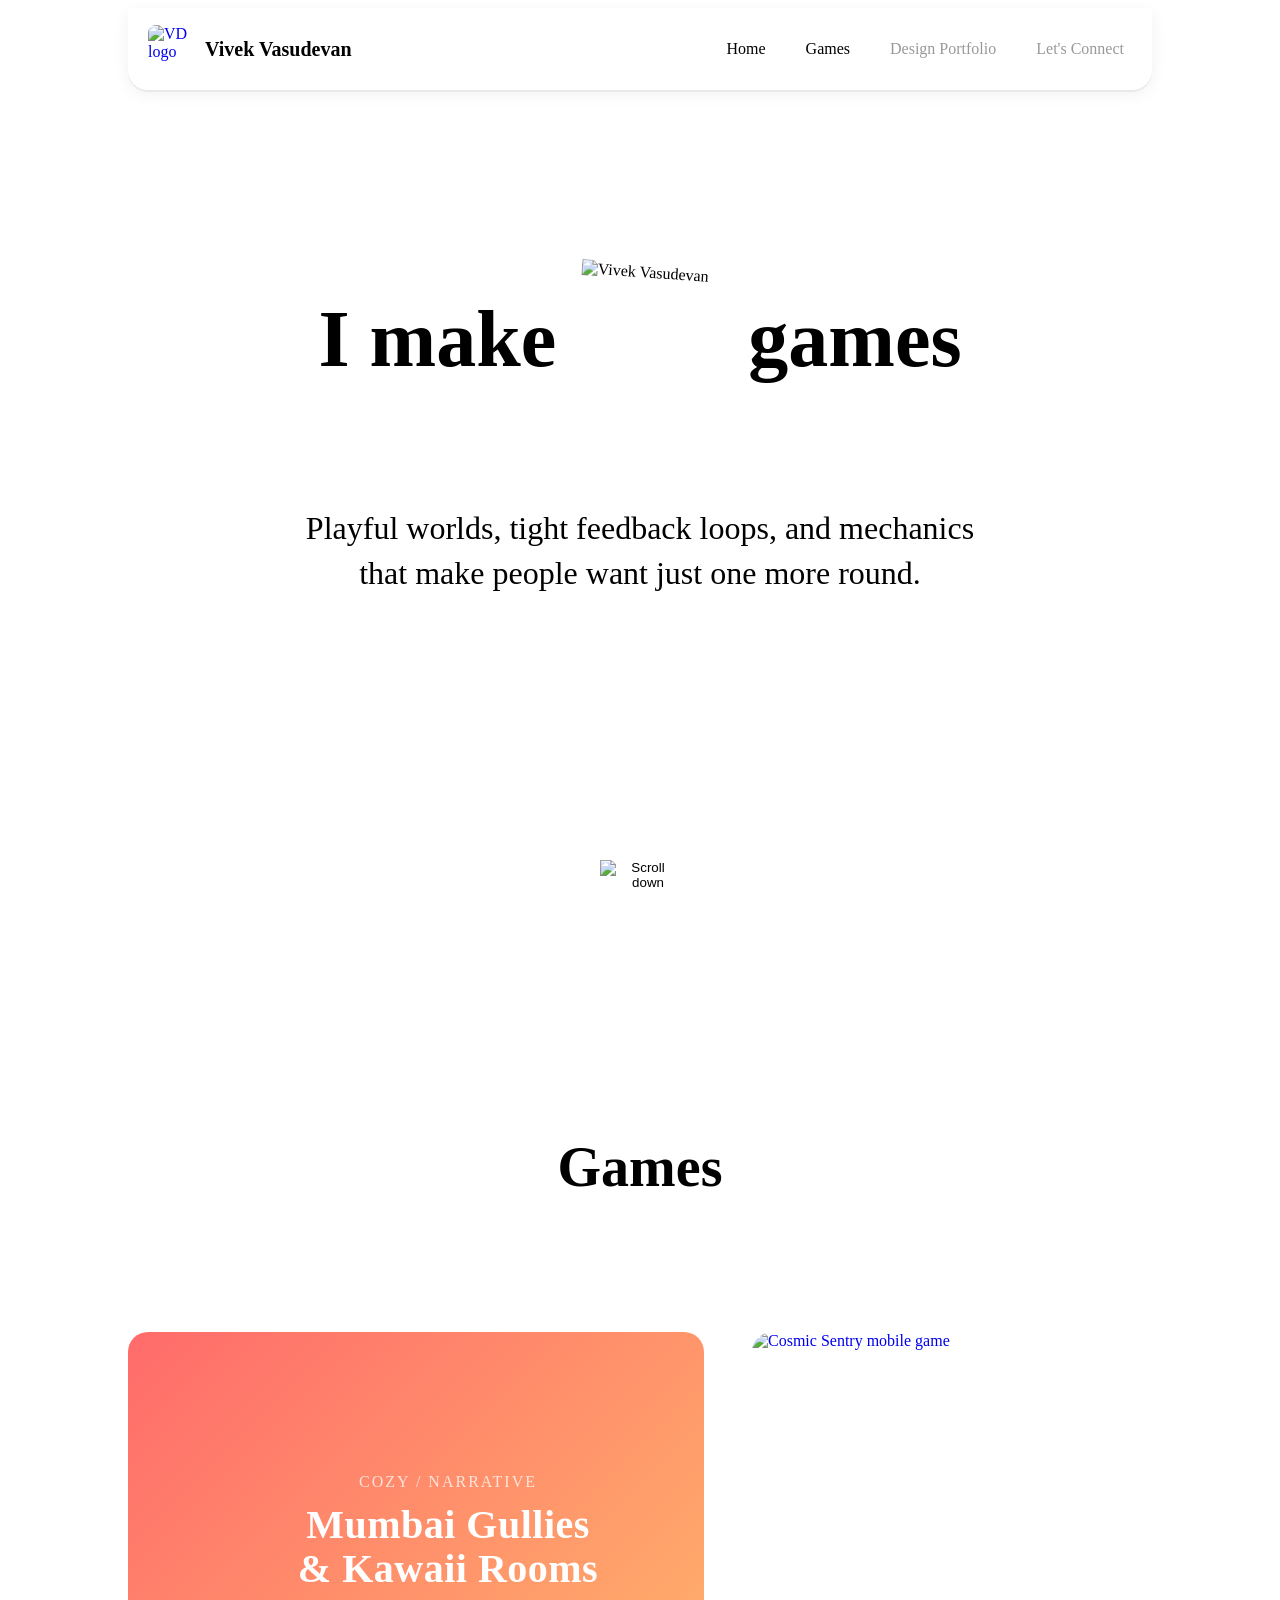
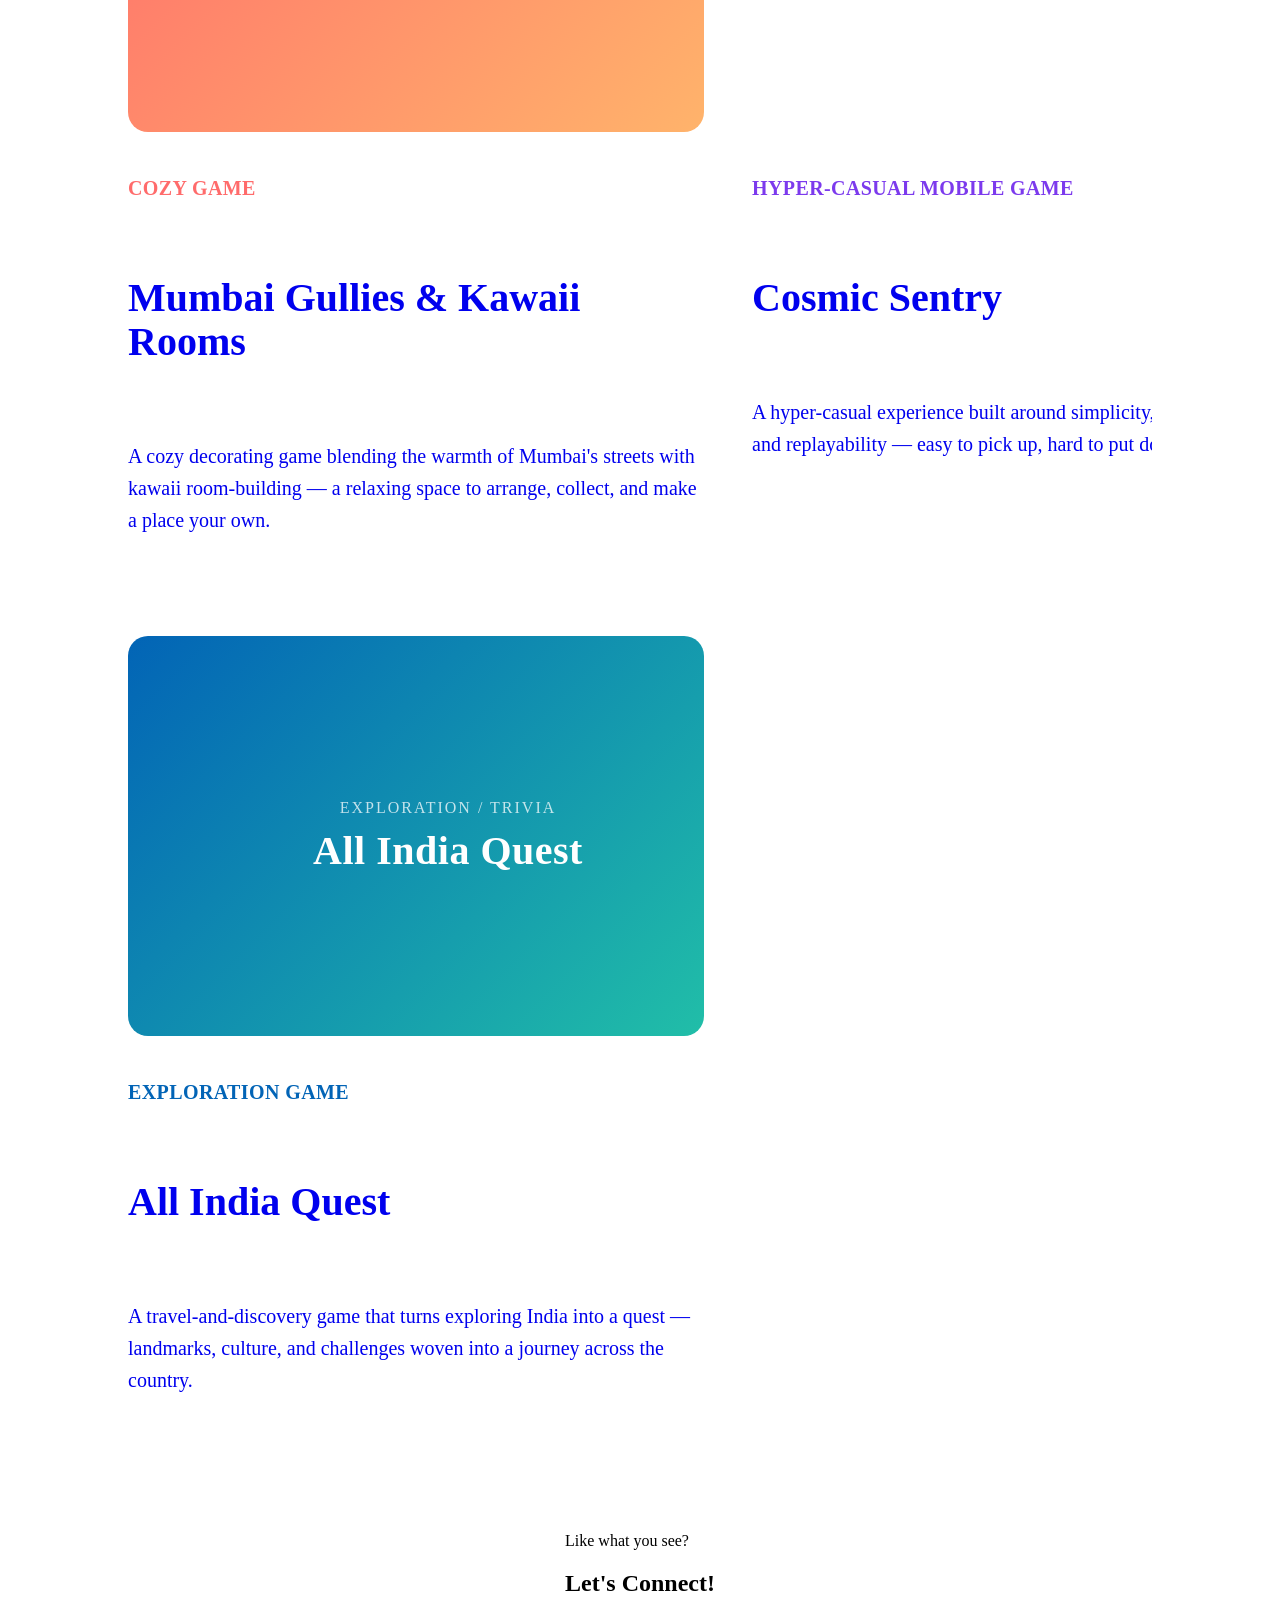
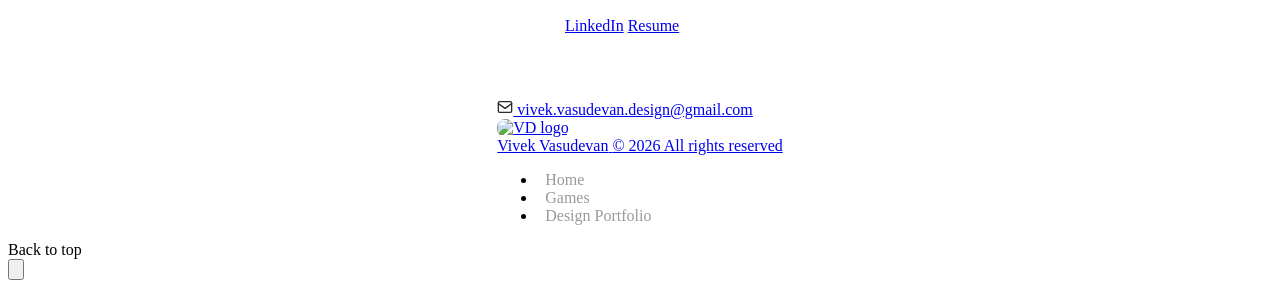
==== index.html @ c08841a9 "Initial game design portfolio site Co-Authored-By: Claude Sonnet 4.6 <noreply@anthropic.com>" ====
<!DOCTYPE html>
<html lang="en" data-cs="home">
<head>
  <meta charset="UTF-8" />
  <link rel="icon" type="image/svg+xml" href="assets/images/Favicon.svg" />
  <meta name="viewport" content="width=device-width, initial-scale=1.0" />
  <title>Vivek Vasudevan — Game Design</title>
  <link rel="stylesheet" href="assets/shared.css" />
  <style>
    /* ─── Grid system ───────────────────────────────────── */
    :root {
      --page-max:      1440px;
      --page-margin:   120px;
      --content-width: 1200px;
      --cols:          12;
      --gutter:        16px;
      --col-width:     calc((var(--content-width) - 11 * var(--gutter)) / var(--cols));
      --card-cols:     6;
      --card-gap:      calc(3 * var(--gutter));
      --card-width:    calc((var(--content-width) - var(--card-gap)) / 2);
      --card-row-gap:  80px;
    }

    html { scroll-behavior: smooth; }

    body {
      font-family: var(--font-ui);
      color: var(--color-text);
      background: #ffffff;
      min-height: 100vh;
    }

    .page {
      max-width: var(--page-max);
      margin: 0 auto;
      position: relative;
    }

    /* ─── NAVIGATION ────────────────────────────────────── */
    .nav-wrap {
      position: sticky;
      top: 0;
      z-index: 100;
      padding: 0 var(--page-margin);
    }
    nav {
      background: #ffffff;
      border-radius: 0 0 20px 20px;
      height: 82px;
      padding: 0 20px;
      display: flex;
      align-items: center;
      justify-content: space-between;
      box-shadow: 0 2px 0 rgba(0,0,0,0.05), 0 4px 16px rgba(0,0,0,0.06);
      transition: box-shadow 0.3s ease;
    }
    nav.scrolled {
      box-shadow: 0 2px 0 rgba(0,0,0,0.06), 0 8px 24px rgba(0,0,0,0.1);
    }

    .nav-brand {
      display: flex;
      align-items: center;
      gap: 9px;
      text-decoration: none;
    }
    .nav-name {
      font-size: 20px;
      font-weight: 700;
      color: #000;
      white-space: nowrap;
    }

    .nav-links {
      display: flex;
      gap: 24px;
      align-items: center;
      list-style: none;
    }
    .nav-links a, .nav-links button {
      font-family: var(--font-ui);
      font-size: 16px;
      font-weight: 500;
      color: var(--color-text);
      text-decoration: none;
      background: none;
      border: none;
      cursor: pointer;
      padding: 8px;
      opacity: 0.4;
      transition: opacity 0.2s;
      display: block;
    }
    .nav-links li.active a,
    .nav-links li.active button {
      opacity: 1;
      border-bottom: 2px solid var(--color-text);
    }
    .nav-links a:hover, .nav-links button:hover { opacity: 0.8; }

    /* ─── CONTENT CARD ──────────────────────────────────── */
    .content-card {
      margin: 8px var(--page-margin) 0;
      background: #ffffff;
      border-radius: 20px;
      overflow: hidden;
    }

    /* ─── HERO ──────────────────────────────────────────── */
    .hero {
      width: 795px;
      margin: 0 auto;
      padding: 161px 0 124px;
      display: flex;
      flex-direction: column;
      align-items: center;
      gap: 232px;
    }
    .hero-text {
      display: flex;
      flex-direction: column;
      align-items: center;
      gap: 55px;
      width: 100%;
    }
    .hero-headline {
      display: flex;
      align-items: center;
      justify-content: center;
      gap: 16px;
    }
    .hero-hi, .hero-name {
      font-size: 80px;
      font-weight: 700;
      color: var(--color-text);
      white-space: nowrap;
      line-height: 1;
    }
    .hero-photo-wrap {
      width: 160px;
      height: 160px;
      display: flex;
      align-items: center;
      justify-content: center;
      flex-shrink: 0;
    }
    .hero-photo {
      width: 150px;
      height: 150px;
      object-fit: cover;
      transform: rotate(4deg);
      transition: transform 0.4s cubic-bezier(.34,1.56,.64,1);
    }
    .hero-photo:hover { transform: rotate(0deg) scale(1.05); }
    .hero-tagline {
      font-size: 32px;
      font-weight: 400;
      color: var(--color-text);
      opacity: 0.6;
      line-height: 1.4;
      text-align: center;
      width: 100%;
    }

    .arrow-down {
      width: 80px;
      height: 80px;
      cursor: pointer;
      display: flex;
      align-items: center;
      justify-content: center;
      background: none;
      border: none;
      outline: none;
      box-shadow: none;
      padding: 0;
      animation: bounce 2s ease-in-out infinite;
      transition: opacity 0.3s;
    }
    .arrow-down:hover { opacity: 0.6; }
    .arrow-down img { width: 100%; height: 100%; object-fit: contain; }
    @keyframes bounce {
      0%, 100% { transform: translateY(0); }
      50% { transform: translateY(10px); }
    }

    /* ─── CASE STUDIES ──────────────────────────────────── */
    .case-studies {
      padding: 0 0 100px;
      scroll-margin-top: 110px;
    }
    .section-title {
      font-size: 56px;
      font-weight: 700;
      color: var(--color-text);
      text-align: center;
      padding: 20px 0 80px;
      line-height: 1.35;
    }
    .cs-grid {
      display: grid;
      grid-template-columns: repeat(2, var(--card-width));
      column-gap: var(--card-gap);
      row-gap: var(--card-row-gap);
      padding: 0;
      align-items: start;
    }

    .cs-card {
      display: flex;
      flex-direction: column;
      gap: 25px;
      text-decoration: none;
      cursor: pointer;
      opacity: 0;
      transform: translateY(40px);
      transition: opacity 0.6s ease, transform 0.6s ease;
    }
    .cs-card.visible {
      opacity: 1;
      transform: translateY(0);
    }

    .cs-image {
      width: var(--card-width);
      height: 400px;
      border-radius: 20px;
      overflow: hidden;
      position: relative;
      flex-shrink: 0;
      transition: transform 0.4s cubic-bezier(.25,.46,.45,.94);
    }
    .cs-card:hover .cs-image { transform: scale(1.02); }
    .cs-image img.bg-img {
      position: absolute;
      inset: 0;
      width: 100%;
      height: 100%;
      object-fit: cover;
    }

    /* Placeholder thumbnail — gradient + centred title */
    .cs-placeholder {
      position: absolute;
      inset: 0;
      width: 100%;
      height: 100%;
      display: flex;
      flex-direction: column;
      align-items: center;
      justify-content: center;
      gap: 12px;
      text-align: center;
      padding: 0 32px;
    }
    .cs-placeholder .ph-title {
      font-family: var(--font-ui);
      font-size: 40px;
      font-weight: 700;
      color: #fff;
      line-height: 1.1;
      letter-spacing: 0.5px;
    }
    .cs-placeholder .ph-sub {
      font-family: var(--font-ui);
      font-size: 16px;
      font-weight: 500;
      color: rgba(255,255,255,0.75);
      text-transform: uppercase;
      letter-spacing: 2px;
    }

    .cs-body {
      display: flex;
      flex-direction: column;
      gap: 16px;
      text-align: left;
    }
    .cs-category {
      font-size: 20px;
      font-weight: 600;
      text-transform: uppercase;
      letter-spacing: 0.02em;
    }
    .cs-info {
      display: flex;
      flex-direction: column;
      gap: 16px;
      color: var(--color-text);
    }
    .cs-title {
      font-size: 40px;
      font-weight: 600;
      line-height: 1.1;
    }
    .cs-desc {
      font-size: 20px;
      font-weight: 400;
      line-height: 32px;
      color: var(--color-text);
    }

    /* ─── FOOTER ────────────────────────────────────────── */
    .footer {
      display: flex;
      flex-direction: column;
      align-items: center;
      gap: 64px;
      padding-bottom: 0;
    }
    .footer-email-link img { width: 16px; height: 16px; }
    .footer-nav-links a, .footer-nav-links button {
      font-family: var(--font-ui);
      font-size: 16px;
      font-weight: 500;
      color: var(--color-text);
      opacity: 0.4;
      text-decoration: none;
      background: none;
      border: none;
      cursor: pointer;
      padding: 8px;
      transition: opacity 0.2s;
    }
    .footer-nav-links a:hover, .footer-nav-links button:hover { opacity: 0.8; }

    .scroll-top:hover { transform: translateY(-4px); }

    /* ─── REVEAL ANIMATIONS ─────────────────────────────── */
    .hero-hi, .hero-photo-wrap, .hero-name {
      opacity: 0;
      transform: translateY(20px);
      animation: fadeUp 0.7s ease forwards;
    }
    .hero-hi      { animation-delay: 0.2s; }
    .hero-photo-wrap { animation-delay: 0.35s; }
    .hero-name    { animation-delay: 0.5s; }
    .hero-tagline {
      opacity: 0;
      animation: fadeIn 0.8s ease forwards 0.7s;
    }
    @keyframes fadeUp { to { opacity: 1; transform: translateY(0); } }
    @keyframes fadeIn { to { opacity: 1; } }
    .arrow-down {
      opacity: 0;
      animation: fadeIn 0.8s ease forwards 1s, bounce 2s ease-in-out 1.8s infinite;
    }

    /* ─── HAMBURGER ─────────────────────────────────────── */
    .nav-hamburger {
      display: none;
      flex-direction: column;
      gap: 4px;
      background: none;
      border: none;
      cursor: pointer;
      padding: 8px;
      flex-shrink: 0;
      width: 48px;
      height: 48px;
      align-items: center;
      justify-content: center;
    }
    .nav-hamburger span {
      display: block;
      width: 32px;
      height: 4px;
      background: var(--color-text);
      border-radius: 22px;
      transition: transform 0.3s ease, opacity 0.3s ease;
    }
    .nav-hamburger.open span:nth-child(1) { transform: translateY(8px) rotate(45deg); }
    .nav-hamburger.open span:nth-child(2) { opacity: 0; transform: scaleX(0); }
    .nav-hamburger.open span:nth-child(3) { transform: translateY(-8px) rotate(-45deg); }

    .mobile-menu {
      display: none;
      flex-direction: column;
      gap: 12px;
      background: #fff;
      border-top: 1px solid rgba(0,0,0,0.08);
      padding: 8px 0 16px;
      position: absolute;
      top: 82px;
      left: 0;
      right: 0;
      z-index: 99;
      box-shadow: 0 8px 24px rgba(0,0,0,0.08);
    }
    .mobile-menu.open { display: flex; }
    @media (min-width: 769px) { .mobile-menu { display: none !important; } }
    .mobile-menu a, .mobile-menu button {
      font-family: var(--font-ui);
      font-size: 16px;
      font-weight: 500;
      color: var(--color-text);
      text-decoration: none;
      background: none;
      border: none;
      cursor: pointer;
      padding: 10px 20px;
      text-align: left;
      width: 100%;
      display: block;
      transition: opacity 0.2s;
    }
    .mobile-menu a:hover, .mobile-menu button:hover { opacity: 0.6; }

    /* ─── TABLET ≤ 768px ────────────────────────────────── */
    @media (max-width: 768px) {
      .nav-wrap { padding: 0; }
      nav { padding: 0 20px; }
      .nav-links { display: none; }
      .nav-hamburger { display: flex; }
      .content-card { margin: 8px 40px 0; }
      .hero { width: 100%; }
      .cs-grid { grid-template-columns: 1fr; justify-items: center; row-gap: 40px; }
      .cs-card { max-width: 576px; width: 100%; }
      .cs-image { width: 100%; height: 400px; }
      .scroll-top { right: 14px; width: 72px; height: 72px; }
      .scroll-top img { width: 72px; height: 72px; }
    }

    /* ─── MOBILE ≤ 480px ────────────────────────────────── */
    @media (max-width: 480px) {
      .nav-name { display: none; }
      .content-card { margin: 8px 16px 0; border-radius: 20px; }
      .hero { width: 100%; padding: 120px 0 100px; gap: 120px; }
      .hero-text { gap: 32px; }
      .hero-headline { flex-direction: column; gap: 24px; align-items: center; }
      .hero-hi, .hero-name { font-size: 80px; white-space: nowrap; }
      .hero-tagline { font-size: 20px; line-height: 1.6; padding: 0 24px; }
      .hero-tagline br { display: none; }
      .section-title { font-size: 56px; padding: 20px 0 80px; }
      .cs-card { max-width: 100%; }
      .cs-grid { row-gap: 40px; }
      .cs-image { height: 238px; }
      .cs-info { gap: 12px; }
      .cs-title { font-size: 32px; }
      .cs-desc { font-size: 16px; line-height: 32px; }
      .cs-category { font-size: 20px; }
      .cs-placeholder .ph-title { font-size: 32px; }
      .scroll-top { right: 8px; width: 60px; height: 60px; }
      .scroll-top img { width: 60px; height: 60px; }
    }
  </style>
</head>
<body>
<div class="page">

  <!-- ═══ NAVIGATION ═══════════════════════════════════════ -->
  <div class="nav-wrap">
    <nav id="main-nav">
      <a href="#" class="nav-brand" onclick="scrollToTop(event)">
        <img src="assets/images/VivekVasudevanDesign_Logo.svg" alt="VD logo" width="48" height="48" style="border-radius:8px;flex-shrink:0;" />
        <span class="nav-name">Vivek Vasudevan</span>
      </a>
      <ul class="nav-links">
        <li class="active" id="nav-home"><a href="#" onclick="scrollToTop(event)">Home</a></li>
        <li id="nav-cs"><a href="#case-studies">Games</a></li>
        <li id="nav-portfolio"><a href="https://vivekvasudevan.github.io/" target="_blank" rel="noopener">Design Portfolio</a></li>
        <li id="nav-connect"><button onclick="scrollToFooter()">Let's Connect</button></li>
      </ul>
      <button class="nav-hamburger" id="hamburgerBtn" aria-label="Open menu" aria-expanded="false">
        <span></span><span></span><span></span>
      </button>
    </nav>
    <div class="mobile-menu" id="mobileMenu" role="menu">
      <a href="#" onclick="closeMobileMenu(); scrollToTop(event)">Home</a>
      <a href="#case-studies" onclick="closeMobileMenu()">Games</a>
      <a href="https://vivekvasudevan.github.io/" target="_blank" rel="noopener" onclick="closeMobileMenu()">Design Portfolio</a>
      <button onclick="closeMobileMenu(); scrollToFooter()">Let's Connect</button>
    </div>
  </div>

  <!-- ═══ CONTENT CARD ═══════════════════════════════════════ -->
  <div class="content-card">

    <!-- ─── HERO ─────────────────────────────────────────── -->
    <section class="hero">
      <div class="hero-text">
        <div class="hero-headline">
          <span class="hero-hi">I make</span>
          <div class="hero-photo-wrap">
            <img class="hero-photo" src="assets/images/ProfilePic.png" alt="Vivek Vasudevan" />
          </div>
          <span class="hero-name">games</span>
        </div>
        <p class="hero-tagline">
          Playful worlds, tight feedback loops, and mechanics<br>
          that make people want just one more round.
        </p>
      </div>
      <button class="arrow-down" onclick="document.getElementById('case-studies').scrollIntoView({behavior:'smooth'})" aria-label="Scroll down">
        <img src="assets/images/arrow-down-line.svg" alt="Scroll down" />
      </button>
    </section>

    <!-- ─── GAMES ────────────────────────────────────────── -->
    <section class="case-studies" id="case-studies">
      <h2 class="section-title reveal">Games</h2>
      <div class="cs-grid">

        <!-- 1. Mumbai Gullies & Kawaii Rooms -->
        <a class="cs-card" href="#" aria-label="Mumbai Gullies and Kawaii Rooms">
          <div class="cs-image">
            <div class="cs-placeholder" style="background:linear-gradient(135deg,#ff6b6b 0%,#ffb86b 100%);">
              <span class="ph-sub">Cozy / Narrative</span>
              <span class="ph-title">Mumbai Gullies<br>&amp; Kawaii Rooms</span>
            </div>
          </div>
          <div class="cs-body">
            <p class="cs-category" style="color:#ff6b6b;">Cozy Game</p>
            <div class="cs-info">
              <p class="cs-title">Mumbai Gullies &amp; Kawaii Rooms</p>
              <p class="cs-desc">A cozy decorating game blending the warmth of Mumbai's streets with kawaii room-building — a relaxing space to arrange, collect, and make a place your own.</p>
            </div>
          </div>
        </a>

        <!-- 2. Cosmic Sentry -->
        <a class="cs-card" href="https://www.behance.net/gallery/204079743/Cosmic-Sentry" target="_blank" rel="noopener" aria-label="Cosmic Sentry">
          <div class="cs-image">
            <img class="bg-img" src="assets/images/CosmicSentry_CaseStudy_Thumbnail.png" alt="Cosmic Sentry mobile game" />
          </div>
          <div class="cs-body">
            <p class="cs-category" style="color:#7c3aed;">Hyper-Casual Mobile Game</p>
            <div class="cs-info">
              <p class="cs-title">Cosmic Sentry</p>
              <p class="cs-desc">A hyper-casual experience built around simplicity, rapid engagement, and replayability — easy to pick up, hard to put down.</p>
            </div>
          </div>
        </a>

        <!-- 3. All India Quest -->
        <a class="cs-card" href="#" aria-label="All India Quest">
          <div class="cs-image">
            <div class="cs-placeholder" style="background:linear-gradient(135deg,#0264b6 0%,#23c4a7 100%);">
              <span class="ph-sub">Exploration / Trivia</span>
              <span class="ph-title">All India Quest</span>
            </div>
          </div>
          <div class="cs-body">
            <p class="cs-category" style="color:#0264b6;">Exploration Game</p>
            <div class="cs-info">
              <p class="cs-title">All India Quest</p>
              <p class="cs-desc">A travel-and-discovery game that turns exploring India into a quest — landmarks, culture, and challenges woven into a journey across the country.</p>
            </div>
          </div>
        </a>

      </div><!-- /cs-grid -->
    </section>

    <!-- ─── FOOTER ────────────────────────────────────────── -->
    <footer class="footer" id="footer">
      <div class="footer-cta reveal">
        <p class="footer-eyebrow">Like what you see?</p>
        <div class="footer-headline-wrap">
          <h2 class="footer-headline">Let's Connect!</h2>
          <div class="footer-btns">
            <a class="btn-filled" href="https://www.linkedin.com/in/vivek-vasudevan/" target="_blank" rel="noopener">LinkedIn</a>
            <a class="btn-outline" href="assets/VivekVasudevan_Resume.pdf" download="VivekVasudevan_Resume.pdf" target="_blank" rel="noopener">Resume</a>
          </div>
        </div>
      </div>

      <div class="footer-bottom-area reveal">
        <a class="footer-email-link" href="mailto:vivek.vasudevan.design@gmail.com" target="_blank" rel="noopener">
          <svg width="16" height="16" viewBox="0 0 16 16" fill="none" xmlns="http://www.w3.org/2000/svg" aria-hidden="true"><rect x="1.33" y="2.67" width="13.33" height="10.67" rx="1.33" stroke="#2b2b2b" stroke-width="1.33" stroke-linejoin="round"/><path d="M1.33 4.67 L8 9.33 L14.67 4.67" stroke="#2b2b2b" stroke-width="1.33" stroke-linecap="round" stroke-linejoin="round"/></svg>
          vivek.vasudevan.design@gmail.com
        </a>
        <div class="footer-bottom-nav">
          <a href="#" class="footer-brand" onclick="scrollToTop(event)">
            <img src="assets/images/VivekVasudevanDesign_Logo.svg" alt="VD logo" width="48" height="48" style="border-radius:8px;flex-shrink:0;" />
            <div class="footer-brand-text">
              <span class="footer-brand-name">Vivek Vasudevan</span>
              <span class="footer-brand-copy">© 2026 All rights reserved</span>
            </div>
          </a>
          <ul class="footer-nav-links">
            <li><a href="#" onclick="scrollToTop(event)">Home</a></li>
            <li><a href="#case-studies">Games</a></li>
            <li><a href="https://vivekvasudevan.github.io/" target="_blank" rel="noopener">Design Portfolio</a></li>
          </ul>
        </div>
      </div>
    </footer>

  </div><!-- /content-card -->
</div><!-- /page -->

<!-- ═══ SCROLL TO TOP BUTTON ═══════════════════════════════ -->
<div class="scroll-top-tooltip" id="scrollTooltip">Back to top</div>
<button class="scroll-top" id="scrollTopBtn" onclick="window.scrollTo({top:0,behavior:'smooth'})" aria-label="Scroll to top">
  <img src="assets/images/Btn_ScrollTop.svg" alt="" />
</button>

<!-- ═══ SCRIPTS ═════════════════════════════════════════════ -->
<script>
  const nav = document.getElementById('main-nav');
  const scrollTopBtn = document.getElementById('scrollTopBtn');
  const scrollTooltip = document.getElementById('scrollTooltip');
  scrollTopBtn.addEventListener('mouseenter', () => {
    if (scrollTopBtn.classList.contains('visible')) scrollTooltip.classList.add('visible');
  });
  scrollTopBtn.addEventListener('mouseleave', () => scrollTooltip.classList.remove('visible'));

  window.addEventListener('scroll', () => {
    const y = window.scrollY;
    nav.classList.toggle('scrolled', y > 20);
    scrollTopBtn.classList.toggle('visible', y > 400);

    const csTop = document.getElementById('case-studies').getBoundingClientRect().top;
    const footerTop = document.getElementById('footer').getBoundingClientRect().top;
    const navH = 100;
    ['nav-home','nav-cs','nav-portfolio','nav-connect'].forEach(id =>
      document.getElementById(id)?.classList.remove('active')
    );
    if (footerTop < navH + 200) {
      document.getElementById('nav-connect')?.classList.add('active');
    } else if (csTop < navH + 100) {
      document.getElementById('nav-cs')?.classList.add('active');
    } else {
      document.getElementById('nav-home')?.classList.add('active');
    }
  });

  function updateScrollTopPos() {
    const vw = window.innerWidth;
    const right = vw > 1440 ? (vw - 1440) / 2 + 14 + 'px' : '20px';
    scrollTopBtn.style.right = right;
    scrollTooltip.style.right = right;
  }
  updateScrollTopPos();
  window.addEventListener('resize', updateScrollTopPos);

  function scrollToTop(e) {
    e?.preventDefault();
    window.scrollTo({ top: 0, behavior: 'smooth' });
  }
  function scrollToFooter() {
    document.getElementById('footer').scrollIntoView({ behavior: 'smooth' });
  }

  const hamburgerBtn = document.getElementById('hamburgerBtn');
  const mobileMenu = document.getElementById('mobileMenu');
  hamburgerBtn?.addEventListener('click', () => {
    const open = mobileMenu.classList.toggle('open');
    hamburgerBtn.classList.toggle('open', open);
    hamburgerBtn.setAttribute('aria-expanded', open);
  });
  function closeMobileMenu() {
    mobileMenu?.classList.remove('open');
    hamburgerBtn?.classList.remove('open');
    hamburgerBtn?.setAttribute('aria-expanded', 'false');
  }
  window.addEventListener('scroll', closeMobileMenu, { passive: true });

  const observer = new IntersectionObserver((entries) => {
    entries.forEach(entry => {
      if (entry.isIntersecting) entry.target.classList.add('visible');
    });
  }, { threshold: 0.1, rootMargin: '0px 0px -60px 0px' });
  document.querySelectorAll('.cs-card, .reveal').forEach(el => observer.observe(el));

  const cardObserver = new IntersectionObserver((entries) => {
    entries.forEach(entry => {
      if (entry.isIntersecting) {
        const card = entry.target;
        setTimeout(() => card.classList.add('visible'), card.dataset.delay || 0);
        cardObserver.unobserve(card);
      }
    });
  }, { threshold: 0.1, rootMargin: '0px 0px -40px 0px' });
  document.querySelectorAll('.cs-card').forEach((card, i) => {
    card.dataset.delay = (i % 2 === 1) ? 150 : 0;
    cardObserver.observe(card);
  });
</script>
</body>
</html>
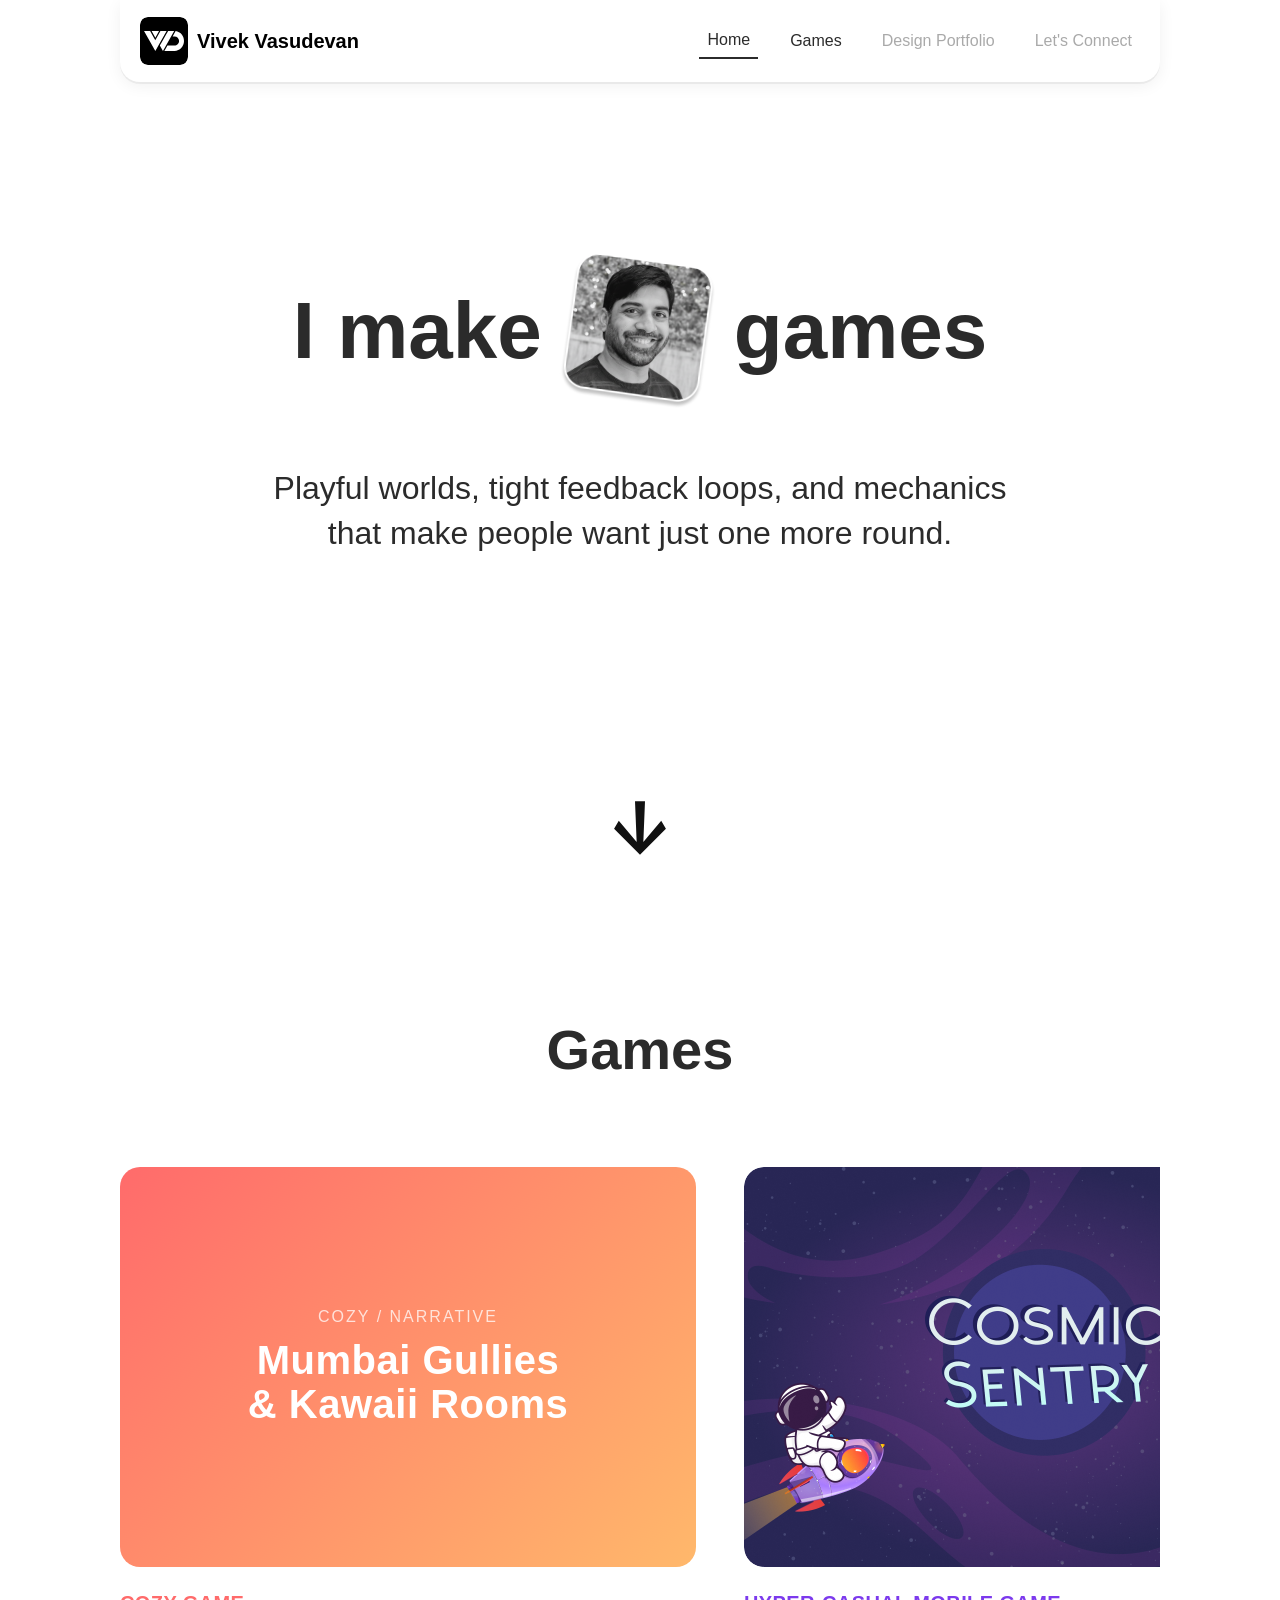
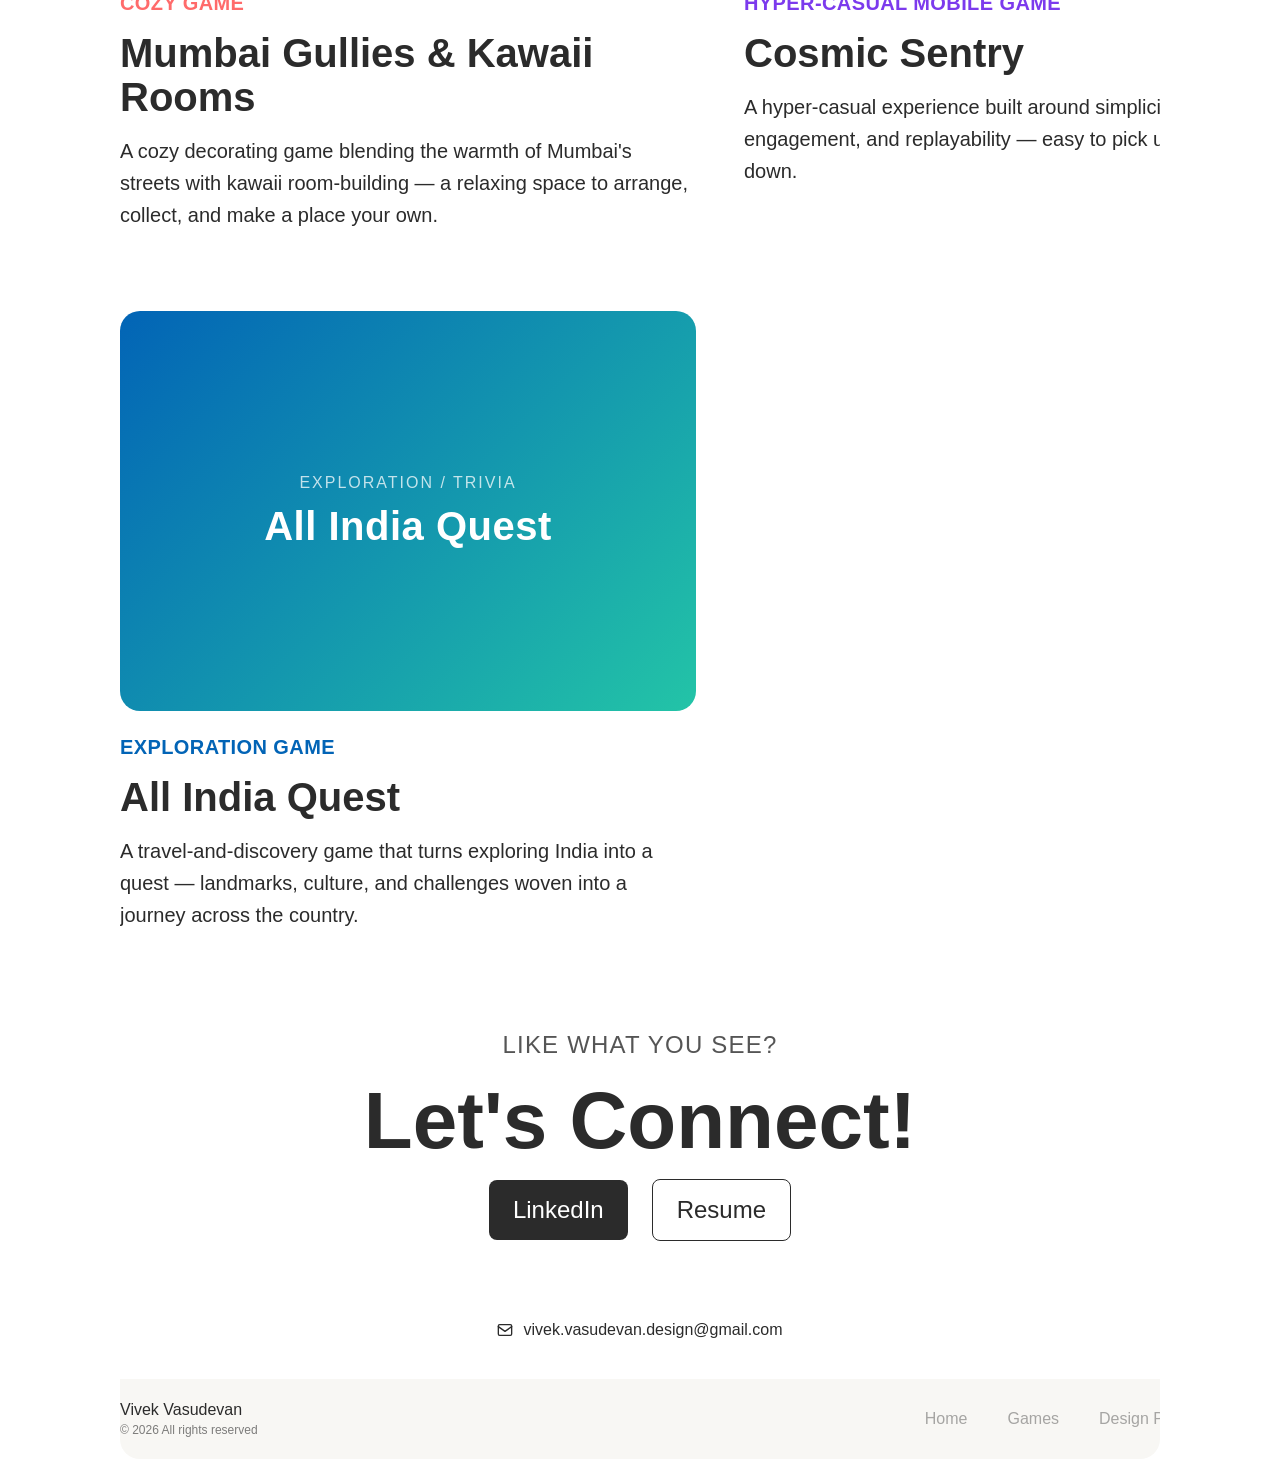
==== commit 30398ae7: "Add Cosmic Sentry case study page Recreate the Behance/Figma Cosmic Sentry case study as a dark-them" ====
--- a/index.html
+++ b/index.html
@@ -519,7 +519,7 @@
         </a>
 
         <!-- 2. Cosmic Sentry -->
-        <a class="cs-card" href="https://www.behance.net/gallery/204079743/Cosmic-Sentry" target="_blank" rel="noopener" aria-label="Cosmic Sentry">
+        <a class="cs-card" href="cosmic-sentry.html" aria-label="Cosmic Sentry">
           <div class="cs-image">
             <img class="bg-img" src="assets/images/CosmicSentry_CaseStudy_Thumbnail.png" alt="Cosmic Sentry mobile game" />
           </div>
--- a/assets/shared.css
+++ b/assets/shared.css
@@ -0,0 +1,588 @@
+/*
+ * ─────────────────────────────────────────────────────────
+ *  SHARED DESIGN SYSTEM — Vivek Vasudevan Portfolio
+ *  shared.css  |  v2.0
+ *
+ *  HOW IT WORKS
+ *  ────────────
+ *  1. Link this file BEFORE any page-specific <style> block.
+ *  2. Add data-cs="[case-study]" to the <html> tag of each page.
+ *     Valid values: atisfyreach | atisfyre | jinance | coinloop | mantro | cosmic-sentry
+ *  3. Use the CSS custom properties (var(--...)) in page styles.
+ *  4. Dark-mode toggle continues to use data-theme="dark" on <html>
+ *     (separate attribute, no conflict).
+ * ─────────────────────────────────────────────────────────
+ */
+
+/* ═══════════════════════════════════════════════════════
+   1. FONTS — all Google Fonts in one network request
+   ═══════════════════════════════════════════════════════ */
+
+/* Work Sans (index, about, atisfyre, jinance, coinloop — UI chrome on every page) */
+/* Poppins  (atisfyreach headings, mantro) */
+/* Lato     (atisfyreach body copy) */
+@import url('https://fonts.googleapis.com/css2?family=Work+Sans:ital,wght@0,400;0,500;0,600;0,700;0,800;1,400&family=Poppins:ital,wght@0,400;0,500;0,600;0,700;0,800;1,700&family=Lato:ital,wght@0,400;0,700;1,700&display=swap');
+
+/* ─── Moonglade DEMO (Cosmic Sentry) ─────────────────── */
+/* Place the font file at: assets/fonts/MoongladeDemo.woff2  */
+/* (download from wherever you sourced Moonglade DEMO)       */
+@font-face {
+  font-family: 'Moonglade DEMO';
+  src: url('fonts/MoongladeDemo.woff2') format('woff2'),
+       url('fonts/MoongladeDemo.woff')  format('woff');
+  font-weight: 400;
+  font-style: normal;
+  font-display: swap;
+}
+
+/* ═══════════════════════════════════════════════════════
+   2. BASE DESIGN TOKENS  (:root = default / Work Sans pages)
+   ═══════════════════════════════════════════════════════ */
+:root {
+  /* ── Typography ──────────────────────────────────────── */
+  --font-heading : 'Work Sans', sans-serif;
+  --font-body    : 'Work Sans', sans-serif;
+  --font-ui      : 'Work Sans', sans-serif; /* nav, labels, captions — always Work Sans */
+
+  /* ── Colour ──────────────────────────────────────────── */
+  --color-text        : #2b2b2b;
+  --color-text-light  : #555;
+  --color-text-muted  : #888;
+  --color-bg          : #fff;
+  --color-bg-alt      : #f9f6f6; /* page gradient start/end */
+  --color-surface     : #fff;    /* card / panel background */
+  --color-accent      : #175cfe; /* primary CTA blue */
+  --color-accent-hover: #0f4bdb;
+  --color-border      : #e5e5e5;
+
+  /* ── Spacing ─────────────────────────────────────────── */
+  --page-max      : 1440px;
+  --content-width : 1200px;
+  --inner-width   : 1160px;
+  --section-gap   : 120px;  /* vertical space between sections */
+
+  /* ── Radii ───────────────────────────────────────────── */
+  --radius-card : 20px;
+  --radius-btn  : 8px;
+  --radius-pill : 100px;
+  --radius-chip : 6px;
+
+  /* ── Shadows ─────────────────────────────────────────── */
+  --shadow-card : 0 4px 32px rgba(0,0,0,0.07);
+  --shadow-btn  : 0 2px 12px rgba(23,92,254,0.18);
+
+  /* ── Transitions ─────────────────────────────────────── */
+  --transition-fast   : 0.15s ease;
+  --transition-normal : 0.25s ease;
+  --transition-slow   : 0.4s ease;
+}
+
+/* ═══════════════════════════════════════════════════════
+   3. PER-CASE-STUDY TYPOGRAPHY OVERRIDES
+      These only change font tokens; all other tokens
+      inherit from :root above.
+   ═══════════════════════════════════════════════════════ */
+
+/* ── AtisfyReach: Poppins headings + Lato body ───────── */
+[data-cs="atisfyreach"] {
+  --font-heading    : 'Poppins', sans-serif;
+  --font-body       : 'Lato', sans-serif;
+  --color-accent    : #175cfe;
+  --color-accent-dk : #2f4476;  /* darker variant used in dark-mode bg */
+}
+
+/* ── Atisfyre: Work Sans + Atisfyre brand red/yellow ─── */
+[data-cs="atisfyre"] {
+  --font-heading    : 'Work Sans', sans-serif;
+  --font-body       : 'Work Sans', sans-serif;
+  --color-accent    : #F7161D;  /* Atisfyre red */
+  --color-accent-alt: #FFE600;  /* Atisfyre yellow */
+}
+
+/* ── Jinance: Work Sans + Jinance gold ───────────────── */
+[data-cs="jinance"] {
+  --font-heading    : 'Work Sans', sans-serif;
+  --font-body       : 'Work Sans', sans-serif;
+  --color-accent    : #EDB702;  /* Jinance gold */
+  --color-surface-dk: #171E28;  /* Jinance dark nav/bg */
+}
+
+/* ── Coinloop: Work Sans + Coinloop blue ─────────────── */
+[data-cs="coinloop"] {
+  --font-heading    : 'Work Sans', sans-serif;
+  --font-body       : 'Work Sans', sans-serif;
+  --color-accent    : #0264B6;  /* Coinloop blue */
+  --color-accent-50 : rgba(2, 100, 182, 0.5);
+  --color-muted-bg  : #B3B3B3;  /* Coinloop gray bg */
+}
+
+/* ── Mantro: Poppins + Mantro red ────────────────────── */
+[data-cs="mantro"] {
+  --font-heading    : 'Poppins', sans-serif;
+  --font-body       : 'Poppins', sans-serif;
+  --color-accent    : #FF3D3D;  /* Mantro red */
+  --color-accent-alt: #E9BC48;  /* Mantro gold */
+}
+
+/* ── Cosmic Sentry: Moonglade DEMO headings ──────────── */
+[data-cs="cosmic-sentry"] {
+  --font-heading : 'Moonglade DEMO', sans-serif;
+  --font-body    : 'Work Sans', sans-serif; /* body stays readable */
+}
+
+/* ═══════════════════════════════════════════════════════
+   4. MINIMAL BASE RESET
+      Safe to apply globally — matches existing page resets
+      so adding this file won't change anything visually.
+   ═══════════════════════════════════════════════════════ */
+*, *::before, *::after {
+  box-sizing: border-box;
+  margin: 0;
+  padding: 0;
+}
+
+html {
+  scroll-behavior: smooth;
+}
+
+/* ═══════════════════════════════════════════════════════
+   5. REVEAL ANIMATION
+      Scroll-triggered entrance. JS adds .visible when
+      element enters the viewport.
+   ═══════════════════════════════════════════════════════ */
+.reveal {
+  opacity: 0;
+  transform: translateY(24px);
+  transition: opacity 0.6s ease, transform 0.6s ease;
+}
+.reveal.visible {
+  opacity: 1;
+  transform: none;
+}
+
+/* ═══════════════════════════════════════════════════════
+   6. NAVIGATION
+      Shared across all pages. Pages with unique nav class
+      names (e.g. .cl-nav-wrap, .mt-nav) keep their own
+      styles for now.
+   ═══════════════════════════════════════════════════════ */
+.nav-wrap {
+  position: sticky;
+  top: 0;
+  z-index: 100;
+  width: 100%;
+  padding: 0 20px;
+}
+
+nav {
+  background: #ffffff;
+  border-radius: 0 0 20px 20px;
+  height: 82px;
+  padding: 0 20px;
+  display: flex;
+  align-items: center;
+  justify-content: space-between;
+  max-width: var(--content-width);
+  margin: 0 auto;
+  box-shadow: 0 2px 0 rgba(0,0,0,0.05), 0 4px 16px rgba(0,0,0,0.06);
+  transition: box-shadow 0.3s ease;
+}
+nav.scrolled {
+  box-shadow: 0 2px 0 rgba(0,0,0,0.06), 0 8px 24px rgba(0,0,0,0.1);
+}
+
+.nav-brand {
+  display: flex;
+  align-items: center;
+  gap: 9px;
+  text-decoration: none;
+}
+.nav-logo {
+  width: 48px;
+  height: 48px;
+  background: #000;
+  border-radius: 8px;
+  padding: 4px;
+  position: relative;
+  flex-shrink: 0;
+}
+.nav-logo img {
+  position: absolute;
+  top: 29.17%;
+  right: 8.33%;
+  bottom: 29.17%;
+  left: 8.33%;
+  width: auto;
+  height: auto;
+  max-width: 100%;
+  max-height: 100%;
+  object-fit: contain;
+}
+.nav-name {
+  font-size: 20px;
+  font-weight: 700;
+  color: #000;
+  white-space: nowrap;
+}
+
+.nav-links {
+  display: flex;
+  gap: 24px;
+  align-items: center;
+  list-style: none;
+}
+.nav-links a, .nav-links button {
+  font-family: var(--font-ui);
+  font-size: 16px;
+  font-weight: 500;
+  color: #2b2b2b;
+  text-decoration: none;
+  background: none;
+  border: none;
+  cursor: pointer;
+  padding: 8px;
+  opacity: 0.4;
+  transition: opacity 0.2s;
+  display: block;
+}
+.nav-links li.active a,
+.nav-links li.active button {
+  opacity: 1;
+  border-bottom: 2px solid #2b2b2b;
+}
+.nav-links a:hover, .nav-links button:hover { opacity: 0.8; }
+
+/* ─── Hamburger button ───────────────────────────────── */
+.nav-hamburger {
+  display: none;
+  flex-direction: column;
+  gap: 4px;
+  background: none;
+  border: none;
+  cursor: pointer;
+  padding: 8px;
+  flex-shrink: 0;
+  width: 48px;
+  height: 48px;
+  align-items: center;
+  justify-content: center;
+}
+.nav-hamburger span {
+  display: block;
+  width: 32px;
+  height: 4px;
+  background: #2b2b2b;
+  border-radius: 22px;
+  transition: transform 0.3s ease, opacity 0.3s ease;
+}
+.nav-hamburger.open span:nth-child(1) { transform: translateY(8px) rotate(45deg); }
+.nav-hamburger.open span:nth-child(2) { opacity: 0; transform: scaleX(0); }
+.nav-hamburger.open span:nth-child(3) { transform: translateY(-8px) rotate(-45deg); }
+
+/* ─── Mobile menu overlay ────────────────────────────── */
+.mobile-menu {
+  display: none;
+  flex-direction: column;
+  gap: 12px;
+  background: #fff;
+  border-top: 1px solid rgba(0,0,0,0.08);
+  padding: 8px 0 16px;
+  position: absolute;
+  top: 82px;
+  left: 0;
+  right: 0;
+  z-index: 99;
+  box-shadow: 0 8px 24px rgba(0,0,0,0.08);
+}
+.mobile-menu.open { display: flex; }
+@media (min-width: 769px) { .mobile-menu { display: none !important; } }
+.mobile-menu a, .mobile-menu button {
+  font-family: var(--font-ui);
+  font-size: 16px;
+  font-weight: 500;
+  color: #2b2b2b;
+  text-decoration: none;
+  background: none;
+  border: none;
+  cursor: pointer;
+  padding: 10px 20px;
+  text-align: left;
+  width: 100%;
+  display: block;
+  transition: opacity 0.2s;
+}
+.mobile-menu a:hover, .mobile-menu button:hover { opacity: 0.6; }
+
+/* ─── Nav responsive ─────────────────────────────────── */
+@media (max-width: 768px) {
+  .nav-wrap { padding: 0; }
+  nav { padding: 0 20px; max-width: 100%; }
+  .nav-links { display: none; }
+  .nav-hamburger { display: flex; }
+}
+
+/* ─── Back link (case study pages) ──────────────────── */
+.cs-back-link {
+  display: flex;
+  align-items: center;
+  gap: 8px;
+  text-decoration: none;
+  font-family: var(--font-ui);
+  font-size: 15px;
+  font-weight: 500;
+  color: var(--color-text);
+  transition: opacity 0.2s;
+}
+.cs-back-link:hover { opacity: 0.6; }
+
+/* ═══════════════════════════════════════════════════════
+   7. BUTTONS
+   ═══════════════════════════════════════════════════════ */
+.btn-filled {
+  background: #2b2b2b;
+  color: #fff;
+  padding: 16px 24px;
+  border-radius: var(--radius-btn);
+  font-size: 24px;
+  font-weight: 500;
+  text-decoration: none;
+  transition: background 0.2s, transform 0.2s;
+  display: inline-block;
+}
+.btn-filled:hover { background: #444; transform: translateY(-2px); }
+
+.btn-outline {
+  border: 1px solid #2b2b2b;
+  color: #2b2b2b;
+  padding: 16px 24px;
+  border-radius: var(--radius-btn);
+  font-size: 24px;
+  font-weight: 500;
+  text-decoration: none;
+  transition: background 0.2s, transform 0.2s;
+  display: inline-block;
+}
+.btn-outline:hover { background: #f5f5f5; transform: translateY(-2px); }
+
+/* ─── Button responsive ──────────────────────────────── */
+@media (max-width: 768px) {
+  .btn-filled, .btn-outline { font-size: 20px; padding: 14px 20px; }
+}
+
+/* ═══════════════════════════════════════════════════════
+   8. SCROLL-TO-TOP BUTTON + TOOLTIP
+   ═══════════════════════════════════════════════════════ */
+.scroll-top {
+  position: fixed;
+  right: 20px;
+  bottom: 40px;
+  width: 98px;
+  height: 98px;
+  background: none;
+  border: none;
+  padding: 0;
+  cursor: pointer;
+  display: flex;
+  align-items: center;
+  justify-content: center;
+  opacity: 0;
+  transform: translateY(20px);
+  transition: opacity 0.3s, transform 0.3s;
+  z-index: 99;
+}
+.scroll-top.visible {
+  opacity: 1;
+  transform: translateY(0);
+}
+.scroll-top img {
+  width: 98px;
+  height: 98px;
+  display: block;
+}
+
+.scroll-top-tooltip {
+  position: fixed;
+  right: 20px;
+  bottom: calc(40px + 98px + 12px);
+  background: #fff;
+  color: #2b2b2b;
+  font-family: var(--font-ui);
+  font-size: 18px;
+  font-weight: 400;
+  padding: 14px 24px;
+  border-radius: 16px;
+  white-space: nowrap;
+  box-shadow: 0 4px 20px rgba(0,0,0,0.15);
+  opacity: 0;
+  pointer-events: none;
+  transition: opacity 0.2s;
+  z-index: 199;
+}
+.scroll-top-tooltip.visible { opacity: 1; }
+
+/* Hide tooltip below tablet — finger-tap replaces hover */
+@media (max-width: 1024px) {
+  .scroll-top-tooltip { display: none !important; }
+}
+
+/* ═══════════════════════════════════════════════════════
+   9. FOOTER COMPONENTS
+      .footer itself is page-specific (width / margin-top
+      vary). All sub-components are shared.
+   ═══════════════════════════════════════════════════════ */
+
+/* ─── CTA block ──────────────────────────────────────── */
+.footer-cta {
+  display: flex;
+  flex-direction: column;
+  gap: 12px;
+  align-items: center;
+  width: 100%;
+}
+.footer-eyebrow {
+  font-size: 24px;
+  font-weight: 500;
+  color: #2b2b2b;
+  opacity: 0.8;
+  text-transform: uppercase;
+  text-align: center;
+  letter-spacing: 0.05em;
+}
+.footer-headline-wrap {
+  display: flex;
+  flex-direction: column;
+  align-items: center;
+  gap: 8px;
+}
+.footer-headline {
+  font-size: 80px;
+  font-weight: 700;
+  color: #2b2b2b;
+  text-align: center;
+  line-height: 100px;
+}
+.footer-btns {
+  display: flex;
+  gap: 24px;
+  align-items: center;
+}
+
+/* ─── Bottom area ────────────────────────────────────── */
+.footer-bottom-area {
+  display: flex;
+  flex-direction: column;
+  align-items: center;
+  gap: 24px;
+  width: 100%;
+}
+.footer-email-link {
+  display: flex;
+  align-items: center;
+  gap: 10px;
+  padding: 16px;
+  text-decoration: none;
+  color: #2b2b2b;
+  font-size: 16px;
+  font-weight: 500;
+  border-radius: 8px;
+  transition: opacity 0.2s;
+}
+.footer-email-link:hover { opacity: 0.6; }
+
+/* ─── Bottom bar ─────────────────────────────────────── */
+.footer-bottom-nav {
+  width: var(--content-width);
+  padding: 16px 20px;
+  border-radius: 20px 20px 0 0;
+  background: #f8f7f4;
+  display: flex;
+  align-items: center;
+  justify-content: space-between;
+}
+.footer-brand {
+  display: flex;
+  align-items: center;
+  gap: 12px;
+  text-decoration: none;
+}
+.footer-brand-text {
+  display: flex;
+  flex-direction: column;
+  gap: 4px;
+}
+.footer-brand-name {
+  font-size: 16px;
+  font-weight: 500;
+  color: #2b2b2b;
+  white-space: nowrap;
+}
+.footer-brand-copy {
+  font-size: 12px;
+  font-weight: 500;
+  color: #2b2b2b;
+  opacity: 0.6;
+}
+.footer-nav-links {
+  display: flex;
+  gap: 24px;
+  list-style: none;
+}
+.footer-nav-links a {
+  font-family: var(--font-ui);
+  font-size: 16px;
+  font-weight: 500;
+  color: #2b2b2b;
+  opacity: 0.4;
+  text-decoration: none;
+  padding: 8px;
+  transition: opacity 0.2s;
+}
+.footer-nav-links a:hover { opacity: 0.8; }
+
+/* ─── Footer responsive ──────────────────────────────── */
+@media (max-width: 768px) {
+  .footer-bottom-nav { width: 100%; }
+  .footer-nav-links { display: none; }
+  .footer-headline { font-size: 64px; line-height: 1.2; }
+}
+@media (max-width: 480px) {
+  .footer-headline { font-size: 48px; line-height: 1.2; }
+  .footer-headline-wrap { gap: 24px; }
+  .footer-btns { flex-direction: column; gap: 12px; align-items: stretch; }
+  .footer-bottom-nav {
+    flex-direction: column;
+    gap: 12px;
+    align-items: center;
+    border-radius: 20px 20px 0 0;
+    padding: 16px;
+  }
+  .footer-brand { justify-content: center; }
+}
+
+/* ═══════════════════════════════════════════════════════
+   10. MIGRATION NOTES
+   ═══════════════════════════════════════════════════════
+   When updating a page to use this system:
+
+   Step A — In <html>, add:  data-cs="[case-study-name]"
+   Step B — In <head>, add before the page <style>:
+            <link rel="stylesheet" href="assets/shared.css" />
+   Step C — Remove the duplicate Google Fonts <link> tag
+             (this file handles all font loading).
+   Step D — Replace hardcoded font-family strings with
+             CSS variables (done in v1.0).
+   Step E — Remove CSS blocks for these shared components:
+            - .reveal / .reveal.visible
+            - .nav-wrap / nav / .nav-brand / .nav-logo /
+              .nav-name / .nav-links / .nav-hamburger /
+              .mobile-menu  (standard-named nav only)
+            - .btn-filled / .btn-outline
+            - .scroll-top / .scroll-top-tooltip
+            - .footer-cta / .footer-eyebrow /
+              .footer-headline-wrap / .footer-headline /
+              .footer-btns / .footer-bottom-area /
+              .footer-email-link / .footer-bottom-nav /
+              .footer-brand / .footer-brand-text /
+              .footer-brand-name / .footer-brand-copy /
+              .footer-nav-links
+   ════════════════════════════════════════════════════════ */
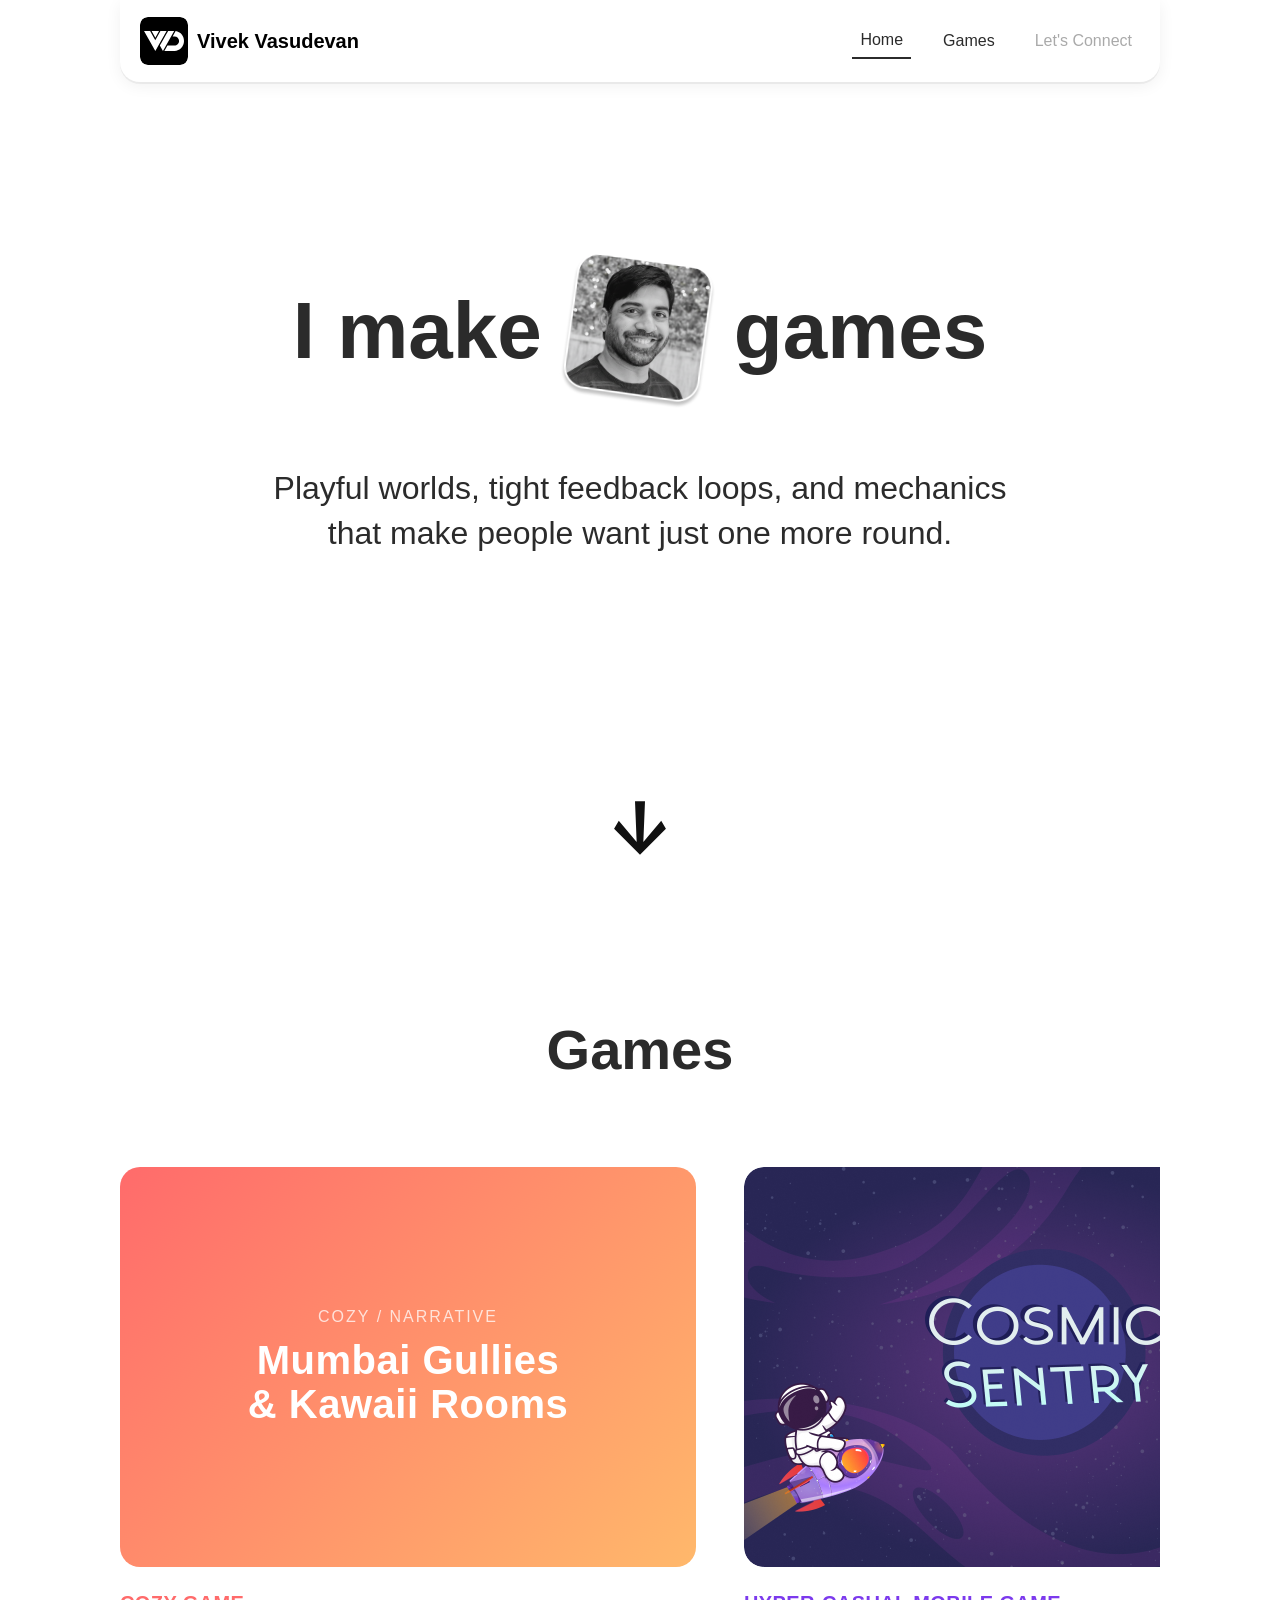
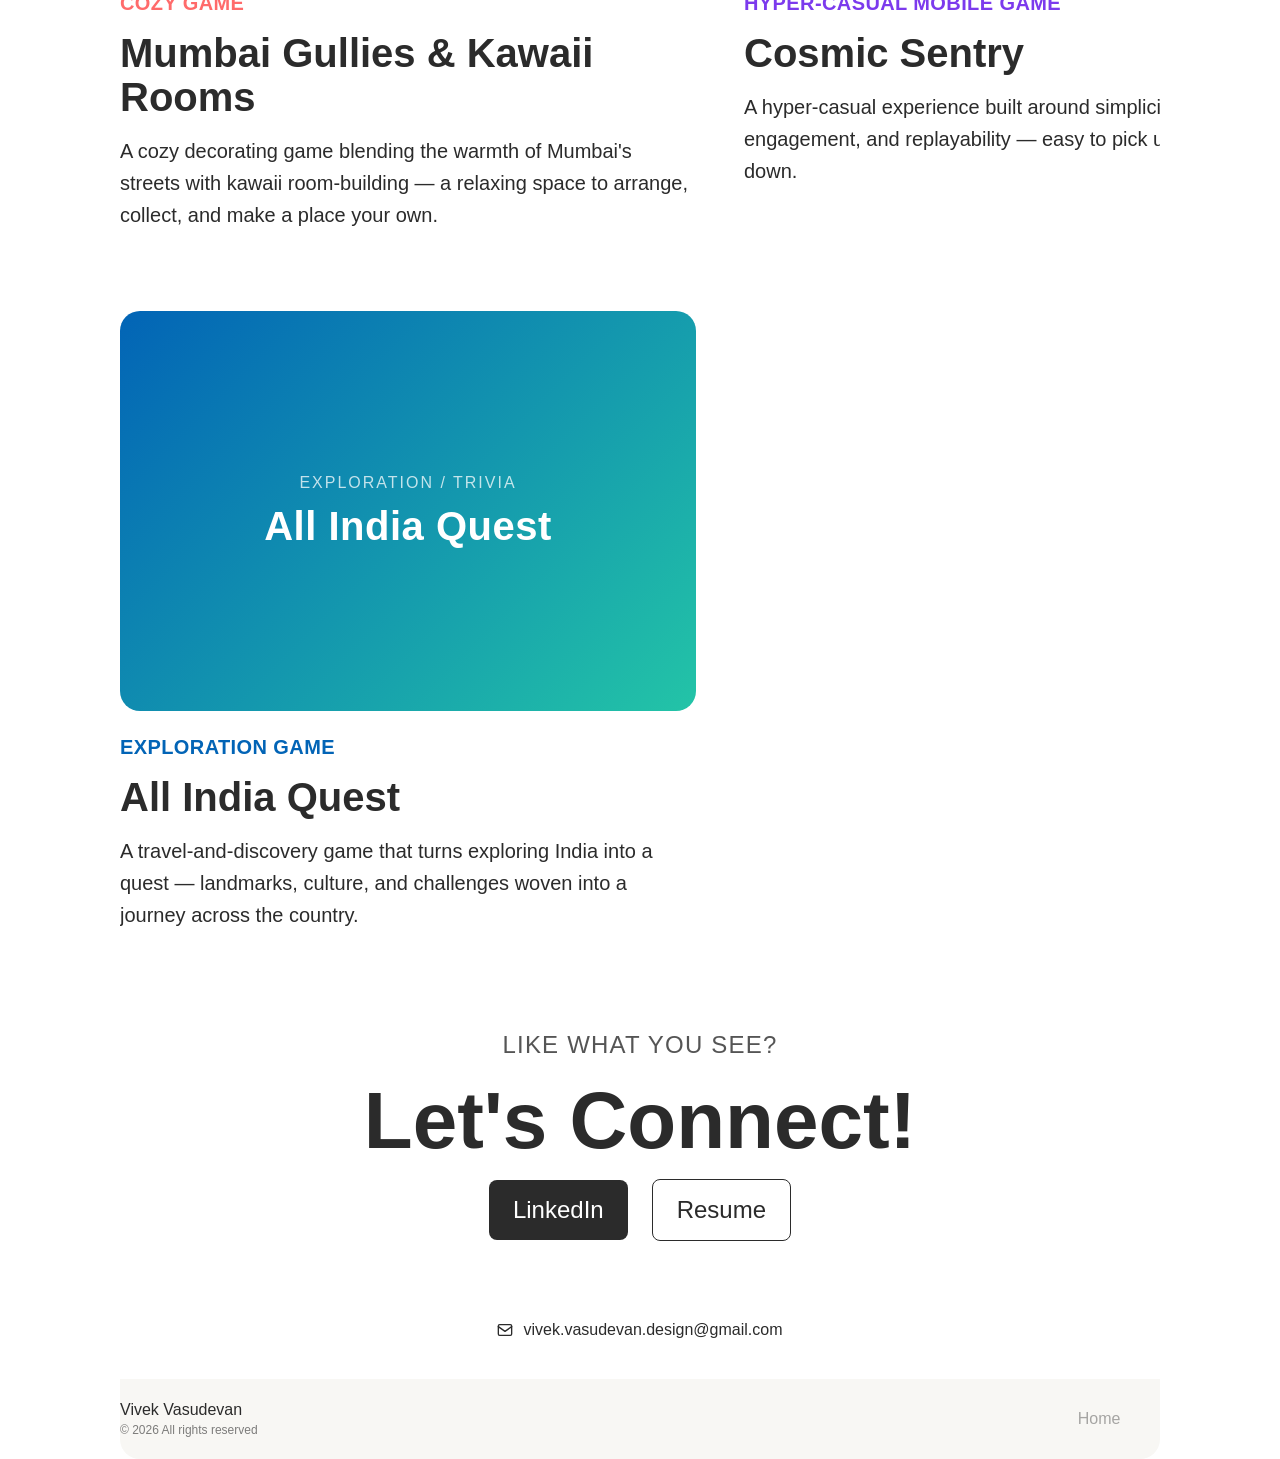
==== commit daeecc4a: "Remove Design Portfolio link from landing page navs Co-Authored-By: Claude Opus 4.8 <noreply@anthrop" ====
--- a/index.html
+++ b/index.html
@@ -458,7 +458,6 @@
       <ul class="nav-links">
         <li class="active" id="nav-home"><a href="#" onclick="scrollToTop(event)">Home</a></li>
         <li id="nav-cs"><a href="#case-studies">Games</a></li>
-        <li id="nav-portfolio"><a href="https://vivekvasudevan.github.io/" target="_blank" rel="noopener">Design Portfolio</a></li>
         <li id="nav-connect"><button onclick="scrollToFooter()">Let's Connect</button></li>
       </ul>
       <button class="nav-hamburger" id="hamburgerBtn" aria-label="Open menu" aria-expanded="false">
@@ -468,7 +467,6 @@
     <div class="mobile-menu" id="mobileMenu" role="menu">
       <a href="#" onclick="closeMobileMenu(); scrollToTop(event)">Home</a>
       <a href="#case-studies" onclick="closeMobileMenu()">Games</a>
-      <a href="https://vivekvasudevan.github.io/" target="_blank" rel="noopener" onclick="closeMobileMenu()">Design Portfolio</a>
       <button onclick="closeMobileMenu(); scrollToFooter()">Let's Connect</button>
     </div>
   </div>
@@ -581,7 +579,6 @@
           <ul class="footer-nav-links">
             <li><a href="#" onclick="scrollToTop(event)">Home</a></li>
             <li><a href="#case-studies">Games</a></li>
-            <li><a href="https://vivekvasudevan.github.io/" target="_blank" rel="noopener">Design Portfolio</a></li>
           </ul>
         </div>
       </div>
@@ -614,7 +611,7 @@
     const csTop = document.getElementById('case-studies').getBoundingClientRect().top;
     const footerTop = document.getElementById('footer').getBoundingClientRect().top;
     const navH = 100;
-    ['nav-home','nav-cs','nav-portfolio','nav-connect'].forEach(id =>
+    ['nav-home','nav-cs','nav-connect'].forEach(id =>
       document.getElementById(id)?.classList.remove('active')
     );
     if (footerTop < navH + 200) {
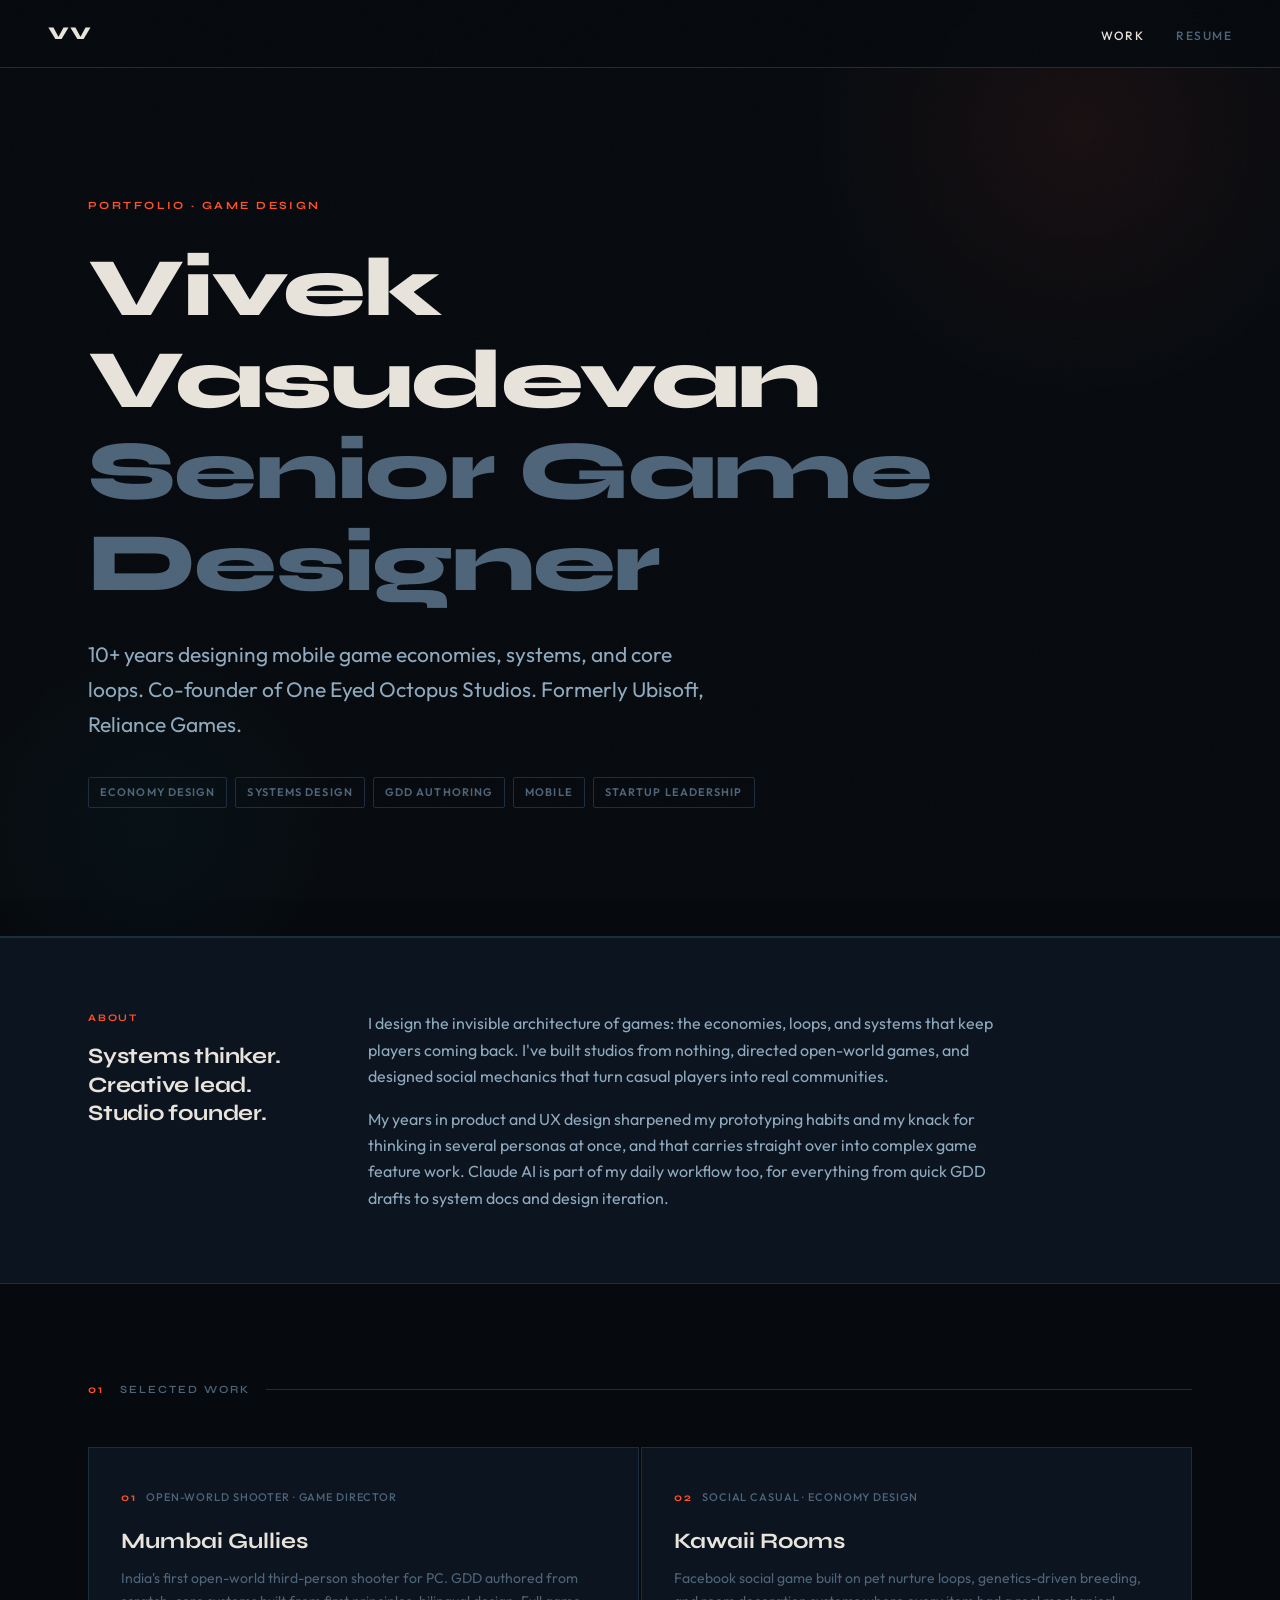
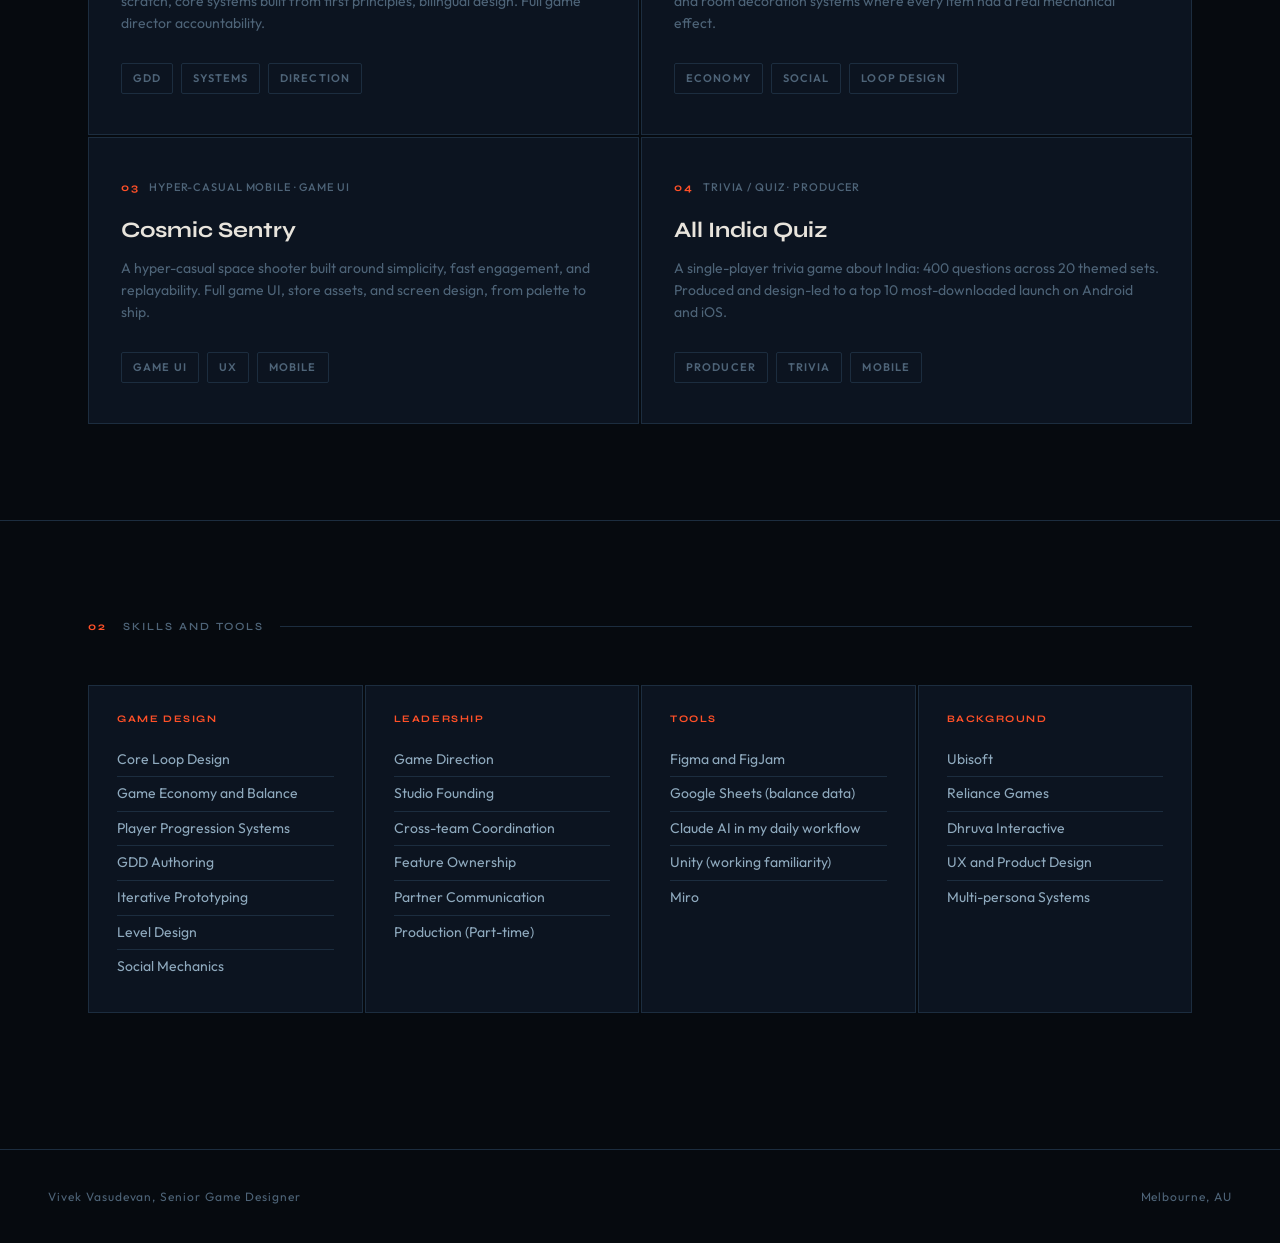
==== commit 25014b4a: "Relaunch as game design portfolio with new case studies - New dark 'Senior Game Designer' homepage (" ====
--- a/index.html
+++ b/index.html
@@ -1,679 +1,210 @@
 <!DOCTYPE html>
-<html lang="en" data-cs="home">
+<html lang="en">
 <head>
-  <meta charset="UTF-8" />
-  <link rel="icon" type="image/svg+xml" href="assets/images/Favicon.svg" />
-  <meta name="viewport" content="width=device-width, initial-scale=1.0" />
-  <title>Vivek Vasudevan — Game Design</title>
-  <link rel="stylesheet" href="assets/shared.css" />
-  <style>
-    /* ─── Grid system ───────────────────────────────────── */
-    :root {
-      --page-max:      1440px;
-      --page-margin:   120px;
-      --content-width: 1200px;
-      --cols:          12;
-      --gutter:        16px;
-      --col-width:     calc((var(--content-width) - 11 * var(--gutter)) / var(--cols));
-      --card-cols:     6;
-      --card-gap:      calc(3 * var(--gutter));
-      --card-width:    calc((var(--content-width) - var(--card-gap)) / 2);
-      --card-row-gap:  80px;
-    }
-
-    html { scroll-behavior: smooth; }
-
-    body {
-      font-family: var(--font-ui);
-      color: var(--color-text);
-      background: #ffffff;
-      min-height: 100vh;
-    }
-
-    .page {
-      max-width: var(--page-max);
-      margin: 0 auto;
-      position: relative;
-    }
-
-    /* ─── NAVIGATION ────────────────────────────────────── */
-    .nav-wrap {
-      position: sticky;
-      top: 0;
-      z-index: 100;
-      padding: 0 var(--page-margin);
-    }
-    nav {
-      background: #ffffff;
-      border-radius: 0 0 20px 20px;
-      height: 82px;
-      padding: 0 20px;
-      display: flex;
-      align-items: center;
-      justify-content: space-between;
-      box-shadow: 0 2px 0 rgba(0,0,0,0.05), 0 4px 16px rgba(0,0,0,0.06);
-      transition: box-shadow 0.3s ease;
-    }
-    nav.scrolled {
-      box-shadow: 0 2px 0 rgba(0,0,0,0.06), 0 8px 24px rgba(0,0,0,0.1);
-    }
-
-    .nav-brand {
-      display: flex;
-      align-items: center;
-      gap: 9px;
-      text-decoration: none;
-    }
-    .nav-name {
-      font-size: 20px;
-      font-weight: 700;
-      color: #000;
-      white-space: nowrap;
-    }
-
-    .nav-links {
-      display: flex;
-      gap: 24px;
-      align-items: center;
-      list-style: none;
-    }
-    .nav-links a, .nav-links button {
-      font-family: var(--font-ui);
-      font-size: 16px;
-      font-weight: 500;
-      color: var(--color-text);
-      text-decoration: none;
-      background: none;
-      border: none;
-      cursor: pointer;
-      padding: 8px;
-      opacity: 0.4;
-      transition: opacity 0.2s;
-      display: block;
-    }
-    .nav-links li.active a,
-    .nav-links li.active button {
-      opacity: 1;
-      border-bottom: 2px solid var(--color-text);
-    }
-    .nav-links a:hover, .nav-links button:hover { opacity: 0.8; }
-
-    /* ─── CONTENT CARD ──────────────────────────────────── */
-    .content-card {
-      margin: 8px var(--page-margin) 0;
-      background: #ffffff;
-      border-radius: 20px;
-      overflow: hidden;
-    }
-
-    /* ─── HERO ──────────────────────────────────────────── */
-    .hero {
-      width: 795px;
-      margin: 0 auto;
-      padding: 161px 0 124px;
-      display: flex;
-      flex-direction: column;
-      align-items: center;
-      gap: 232px;
-    }
-    .hero-text {
-      display: flex;
-      flex-direction: column;
-      align-items: center;
-      gap: 55px;
-      width: 100%;
-    }
-    .hero-headline {
-      display: flex;
-      align-items: center;
-      justify-content: center;
-      gap: 16px;
-    }
-    .hero-hi, .hero-name {
-      font-size: 80px;
-      font-weight: 700;
-      color: var(--color-text);
-      white-space: nowrap;
-      line-height: 1;
-    }
-    .hero-photo-wrap {
-      width: 160px;
-      height: 160px;
-      display: flex;
-      align-items: center;
-      justify-content: center;
-      flex-shrink: 0;
-    }
-    .hero-photo {
-      width: 150px;
-      height: 150px;
-      object-fit: cover;
-      transform: rotate(4deg);
-      transition: transform 0.4s cubic-bezier(.34,1.56,.64,1);
-    }
-    .hero-photo:hover { transform: rotate(0deg) scale(1.05); }
-    .hero-tagline {
-      font-size: 32px;
-      font-weight: 400;
-      color: var(--color-text);
-      opacity: 0.6;
-      line-height: 1.4;
-      text-align: center;
-      width: 100%;
-    }
-
-    .arrow-down {
-      width: 80px;
-      height: 80px;
-      cursor: pointer;
-      display: flex;
-      align-items: center;
-      justify-content: center;
-      background: none;
-      border: none;
-      outline: none;
-      box-shadow: none;
-      padding: 0;
-      animation: bounce 2s ease-in-out infinite;
-      transition: opacity 0.3s;
-    }
-    .arrow-down:hover { opacity: 0.6; }
-    .arrow-down img { width: 100%; height: 100%; object-fit: contain; }
-    @keyframes bounce {
-      0%, 100% { transform: translateY(0); }
-      50% { transform: translateY(10px); }
-    }
-
-    /* ─── CASE STUDIES ──────────────────────────────────── */
-    .case-studies {
-      padding: 0 0 100px;
-      scroll-margin-top: 110px;
-    }
-    .section-title {
-      font-size: 56px;
-      font-weight: 700;
-      color: var(--color-text);
-      text-align: center;
-      padding: 20px 0 80px;
-      line-height: 1.35;
-    }
-    .cs-grid {
-      display: grid;
-      grid-template-columns: repeat(2, var(--card-width));
-      column-gap: var(--card-gap);
-      row-gap: var(--card-row-gap);
-      padding: 0;
-      align-items: start;
-    }
-
-    .cs-card {
-      display: flex;
-      flex-direction: column;
-      gap: 25px;
-      text-decoration: none;
-      cursor: pointer;
-      opacity: 0;
-      transform: translateY(40px);
-      transition: opacity 0.6s ease, transform 0.6s ease;
-    }
-    .cs-card.visible {
-      opacity: 1;
-      transform: translateY(0);
-    }
-
-    .cs-image {
-      width: var(--card-width);
-      height: 400px;
-      border-radius: 20px;
-      overflow: hidden;
-      position: relative;
-      flex-shrink: 0;
-      transition: transform 0.4s cubic-bezier(.25,.46,.45,.94);
-    }
-    .cs-card:hover .cs-image { transform: scale(1.02); }
-    .cs-image img.bg-img {
-      position: absolute;
-      inset: 0;
-      width: 100%;
-      height: 100%;
-      object-fit: cover;
-    }
-
-    /* Placeholder thumbnail — gradient + centred title */
-    .cs-placeholder {
-      position: absolute;
-      inset: 0;
-      width: 100%;
-      height: 100%;
-      display: flex;
-      flex-direction: column;
-      align-items: center;
-      justify-content: center;
-      gap: 12px;
-      text-align: center;
-      padding: 0 32px;
-    }
-    .cs-placeholder .ph-title {
-      font-family: var(--font-ui);
-      font-size: 40px;
-      font-weight: 700;
-      color: #fff;
-      line-height: 1.1;
-      letter-spacing: 0.5px;
-    }
-    .cs-placeholder .ph-sub {
-      font-family: var(--font-ui);
-      font-size: 16px;
-      font-weight: 500;
-      color: rgba(255,255,255,0.75);
-      text-transform: uppercase;
-      letter-spacing: 2px;
-    }
-
-    .cs-body {
-      display: flex;
-      flex-direction: column;
-      gap: 16px;
-      text-align: left;
-    }
-    .cs-category {
-      font-size: 20px;
-      font-weight: 600;
-      text-transform: uppercase;
-      letter-spacing: 0.02em;
-    }
-    .cs-info {
-      display: flex;
-      flex-direction: column;
-      gap: 16px;
-      color: var(--color-text);
-    }
-    .cs-title {
-      font-size: 40px;
-      font-weight: 600;
-      line-height: 1.1;
-    }
-    .cs-desc {
-      font-size: 20px;
-      font-weight: 400;
-      line-height: 32px;
-      color: var(--color-text);
-    }
-
-    /* ─── FOOTER ────────────────────────────────────────── */
-    .footer {
-      display: flex;
-      flex-direction: column;
-      align-items: center;
-      gap: 64px;
-      padding-bottom: 0;
-    }
-    .footer-email-link img { width: 16px; height: 16px; }
-    .footer-nav-links a, .footer-nav-links button {
-      font-family: var(--font-ui);
-      font-size: 16px;
-      font-weight: 500;
-      color: var(--color-text);
-      opacity: 0.4;
-      text-decoration: none;
-      background: none;
-      border: none;
-      cursor: pointer;
-      padding: 8px;
-      transition: opacity 0.2s;
-    }
-    .footer-nav-links a:hover, .footer-nav-links button:hover { opacity: 0.8; }
-
-    .scroll-top:hover { transform: translateY(-4px); }
-
-    /* ─── REVEAL ANIMATIONS ─────────────────────────────── */
-    .hero-hi, .hero-photo-wrap, .hero-name {
-      opacity: 0;
-      transform: translateY(20px);
-      animation: fadeUp 0.7s ease forwards;
-    }
-    .hero-hi      { animation-delay: 0.2s; }
-    .hero-photo-wrap { animation-delay: 0.35s; }
-    .hero-name    { animation-delay: 0.5s; }
-    .hero-tagline {
-      opacity: 0;
-      animation: fadeIn 0.8s ease forwards 0.7s;
-    }
-    @keyframes fadeUp { to { opacity: 1; transform: translateY(0); } }
-    @keyframes fadeIn { to { opacity: 1; } }
-    .arrow-down {
-      opacity: 0;
-      animation: fadeIn 0.8s ease forwards 1s, bounce 2s ease-in-out 1.8s infinite;
-    }
-
-    /* ─── HAMBURGER ─────────────────────────────────────── */
-    .nav-hamburger {
-      display: none;
-      flex-direction: column;
-      gap: 4px;
-      background: none;
-      border: none;
-      cursor: pointer;
-      padding: 8px;
-      flex-shrink: 0;
-      width: 48px;
-      height: 48px;
-      align-items: center;
-      justify-content: center;
-    }
-    .nav-hamburger span {
-      display: block;
-      width: 32px;
-      height: 4px;
-      background: var(--color-text);
-      border-radius: 22px;
-      transition: transform 0.3s ease, opacity 0.3s ease;
-    }
-    .nav-hamburger.open span:nth-child(1) { transform: translateY(8px) rotate(45deg); }
-    .nav-hamburger.open span:nth-child(2) { opacity: 0; transform: scaleX(0); }
-    .nav-hamburger.open span:nth-child(3) { transform: translateY(-8px) rotate(-45deg); }
-
-    .mobile-menu {
-      display: none;
-      flex-direction: column;
-      gap: 12px;
-      background: #fff;
-      border-top: 1px solid rgba(0,0,0,0.08);
-      padding: 8px 0 16px;
-      position: absolute;
-      top: 82px;
-      left: 0;
-      right: 0;
-      z-index: 99;
-      box-shadow: 0 8px 24px rgba(0,0,0,0.08);
-    }
-    .mobile-menu.open { display: flex; }
-    @media (min-width: 769px) { .mobile-menu { display: none !important; } }
-    .mobile-menu a, .mobile-menu button {
-      font-family: var(--font-ui);
-      font-size: 16px;
-      font-weight: 500;
-      color: var(--color-text);
-      text-decoration: none;
-      background: none;
-      border: none;
-      cursor: pointer;
-      padding: 10px 20px;
-      text-align: left;
-      width: 100%;
-      display: block;
-      transition: opacity 0.2s;
-    }
-    .mobile-menu a:hover, .mobile-menu button:hover { opacity: 0.6; }
-
-    /* ─── TABLET ≤ 768px ────────────────────────────────── */
-    @media (max-width: 768px) {
-      .nav-wrap { padding: 0; }
-      nav { padding: 0 20px; }
-      .nav-links { display: none; }
-      .nav-hamburger { display: flex; }
-      .content-card { margin: 8px 40px 0; }
-      .hero { width: 100%; }
-      .cs-grid { grid-template-columns: 1fr; justify-items: center; row-gap: 40px; }
-      .cs-card { max-width: 576px; width: 100%; }
-      .cs-image { width: 100%; height: 400px; }
-      .scroll-top { right: 14px; width: 72px; height: 72px; }
-      .scroll-top img { width: 72px; height: 72px; }
-    }
-
-    /* ─── MOBILE ≤ 480px ────────────────────────────────── */
-    @media (max-width: 480px) {
-      .nav-name { display: none; }
-      .content-card { margin: 8px 16px 0; border-radius: 20px; }
-      .hero { width: 100%; padding: 120px 0 100px; gap: 120px; }
-      .hero-text { gap: 32px; }
-      .hero-headline { flex-direction: column; gap: 24px; align-items: center; }
-      .hero-hi, .hero-name { font-size: 80px; white-space: nowrap; }
-      .hero-tagline { font-size: 20px; line-height: 1.6; padding: 0 24px; }
-      .hero-tagline br { display: none; }
-      .section-title { font-size: 56px; padding: 20px 0 80px; }
-      .cs-card { max-width: 100%; }
-      .cs-grid { row-gap: 40px; }
-      .cs-image { height: 238px; }
-      .cs-info { gap: 12px; }
-      .cs-title { font-size: 32px; }
-      .cs-desc { font-size: 16px; line-height: 32px; }
-      .cs-category { font-size: 20px; }
-      .cs-placeholder .ph-title { font-size: 32px; }
-      .scroll-top { right: 8px; width: 60px; height: 60px; }
-      .scroll-top img { width: 60px; height: 60px; }
-    }
-  </style>
+  <meta charset="UTF-8">
+  <meta name="viewport" content="width=device-width, initial-scale=1.0">
+  <title>Vivek Vasudevan · Senior Game Designer</title>
+  <link rel="stylesheet" href="styles.css">
 </head>
 <body>
-<div class="page">
-
-  <!-- ═══ NAVIGATION ═══════════════════════════════════════ -->
-  <div class="nav-wrap">
-    <nav id="main-nav">
-      <a href="#" class="nav-brand" onclick="scrollToTop(event)">
-        <img src="assets/images/VivekVasudevanDesign_Logo.svg" alt="VD logo" width="48" height="48" style="border-radius:8px;flex-shrink:0;" />
-        <span class="nav-name">Vivek Vasudevan</span>
-      </a>
-      <ul class="nav-links">
-        <li class="active" id="nav-home"><a href="#" onclick="scrollToTop(event)">Home</a></li>
-        <li id="nav-cs"><a href="#case-studies">Games</a></li>
-        <li id="nav-connect"><button onclick="scrollToFooter()">Let's Connect</button></li>
-      </ul>
-      <button class="nav-hamburger" id="hamburgerBtn" aria-label="Open menu" aria-expanded="false">
-        <span></span><span></span><span></span>
-      </button>
-    </nav>
-    <div class="mobile-menu" id="mobileMenu" role="menu">
-      <a href="#" onclick="closeMobileMenu(); scrollToTop(event)">Home</a>
-      <a href="#case-studies" onclick="closeMobileMenu()">Games</a>
-      <button onclick="closeMobileMenu(); scrollToFooter()">Let's Connect</button>
+
+  <nav>
+    <a class="nav-logo" href="index.html">VV</a>
+    <ul class="nav-links">
+      <li><a href="index.html" class="active">Work</a></li>
+      <li><a href="resume.html">Resume</a></li>
+    </ul>
+  </nav>
+
+  <!-- ─── HERO ─── -->
+  <section class="home-hero">
+    <div class="hero-glow-1"></div>
+    <div class="hero-glow-2"></div>
+    <div class="wide">
+      <p class="eyebrow animate-1">Portfolio · Game Design</p>
+      <h1 class="animate-2" style="margin-bottom: 28px;">
+        <span style="display:block; color: var(--text);">Vivek</span>
+        <span style="display:block; color: var(--text);">Vasudevan</span>
+        <span style="display:block; color: var(--muted);">Senior Game Designer</span>
+      </h1>
+      <p class="lead animate-3">
+        10+ years designing mobile game economies, systems, and core loops. 
+        Co-founder of One Eyed Octopus Studios. Formerly Ubisoft, Reliance Games.
+      </p>
+      <div class="tags animate-4" style="margin-top: 36px;">
+        <span class="tag">Economy Design</span>
+        <span class="tag">Systems Design</span>
+        <span class="tag">GDD Authoring</span>
+        <span class="tag">Mobile</span>
+        <span class="tag">Startup Leadership</span>
+      </div>
+    </div>
+  </section>
+
+  <hr class="divider">
+
+  <!-- ─── ABOUT STRIP ─── -->
+  <div class="about-strip">
+    <div class="about-inner">
+      <div>
+        <p style="font-family: var(--font-display); font-size: 10px; font-weight: 700; letter-spacing: 0.18em; text-transform: uppercase; color: var(--accent); margin-bottom: 14px;">About</p>
+        <h2>Systems thinker. Creative lead. Studio founder.</h2>
+      </div>
+      <div>
+        <p class="lead" style="font-size: 16px; margin-bottom: 16px;">
+          I design the invisible architecture of games: the economies, loops, and systems that keep players coming back.
+          I've built studios from nothing, directed open-world games, and designed social mechanics that turn casual players into real communities.
+        </p>
+        <p class="lead" style="font-size: 16px;">
+          My years in product and UX design sharpened my prototyping habits and my knack for thinking in several personas at once, and that carries straight over into complex game feature work.
+          Claude AI is part of my daily workflow too, for everything from quick GDD drafts to system docs and design iteration.
+        </p>
+      </div>
     </div>
   </div>
 
-  <!-- ═══ CONTENT CARD ═══════════════════════════════════════ -->
-  <div class="content-card">
-
-    <!-- ─── HERO ─────────────────────────────────────────── -->
-    <section class="hero">
-      <div class="hero-text">
-        <div class="hero-headline">
-          <span class="hero-hi">I make</span>
-          <div class="hero-photo-wrap">
-            <img class="hero-photo" src="assets/images/ProfilePic.png" alt="Vivek Vasudevan" />
-          </div>
-          <span class="hero-name">games</span>
-        </div>
-        <p class="hero-tagline">
-          Playful worlds, tight feedback loops, and mechanics<br>
-          that make people want just one more round.
-        </p>
-      </div>
-      <button class="arrow-down" onclick="document.getElementById('case-studies').scrollIntoView({behavior:'smooth'})" aria-label="Scroll down">
-        <img src="assets/images/arrow-down-line.svg" alt="Scroll down" />
-      </button>
-    </section>
-
-    <!-- ─── GAMES ────────────────────────────────────────── -->
-    <section class="case-studies" id="case-studies">
-      <h2 class="section-title reveal">Games</h2>
-      <div class="cs-grid">
-
-        <!-- 1. Mumbai Gullies & Kawaii Rooms -->
-        <a class="cs-card" href="#" aria-label="Mumbai Gullies and Kawaii Rooms">
-          <div class="cs-image">
-            <div class="cs-placeholder" style="background:linear-gradient(135deg,#ff6b6b 0%,#ffb86b 100%);">
-              <span class="ph-sub">Cozy / Narrative</span>
-              <span class="ph-title">Mumbai Gullies<br>&amp; Kawaii Rooms</span>
-            </div>
-          </div>
-          <div class="cs-body">
-            <p class="cs-category" style="color:#ff6b6b;">Cozy Game</p>
-            <div class="cs-info">
-              <p class="cs-title">Mumbai Gullies &amp; Kawaii Rooms</p>
-              <p class="cs-desc">A cozy decorating game blending the warmth of Mumbai's streets with kawaii room-building — a relaxing space to arrange, collect, and make a place your own.</p>
-            </div>
-          </div>
-        </a>
-
-        <!-- 2. Cosmic Sentry -->
-        <a class="cs-card" href="cosmic-sentry.html" aria-label="Cosmic Sentry">
-          <div class="cs-image">
-            <img class="bg-img" src="assets/images/CosmicSentry_CaseStudy_Thumbnail.png" alt="Cosmic Sentry mobile game" />
-          </div>
-          <div class="cs-body">
-            <p class="cs-category" style="color:#7c3aed;">Hyper-Casual Mobile Game</p>
-            <div class="cs-info">
-              <p class="cs-title">Cosmic Sentry</p>
-              <p class="cs-desc">A hyper-casual experience built around simplicity, rapid engagement, and replayability — easy to pick up, hard to put down.</p>
-            </div>
-          </div>
-        </a>
-
-        <!-- 3. All India Quest -->
-        <a class="cs-card" href="#" aria-label="All India Quest">
-          <div class="cs-image">
-            <div class="cs-placeholder" style="background:linear-gradient(135deg,#0264b6 0%,#23c4a7 100%);">
-              <span class="ph-sub">Exploration / Trivia</span>
-              <span class="ph-title">All India Quest</span>
-            </div>
-          </div>
-          <div class="cs-body">
-            <p class="cs-category" style="color:#0264b6;">Exploration Game</p>
-            <div class="cs-info">
-              <p class="cs-title">All India Quest</p>
-              <p class="cs-desc">A travel-and-discovery game that turns exploring India into a quest — landmarks, culture, and challenges woven into a journey across the country.</p>
-            </div>
-          </div>
-        </a>
-
-      </div><!-- /cs-grid -->
-    </section>
-
-    <!-- ─── FOOTER ────────────────────────────────────────── -->
-    <footer class="footer" id="footer">
-      <div class="footer-cta reveal">
-        <p class="footer-eyebrow">Like what you see?</p>
-        <div class="footer-headline-wrap">
-          <h2 class="footer-headline">Let's Connect!</h2>
-          <div class="footer-btns">
-            <a class="btn-filled" href="https://www.linkedin.com/in/vivek-vasudevan/" target="_blank" rel="noopener">LinkedIn</a>
-            <a class="btn-outline" href="assets/VivekVasudevan_Resume.pdf" download="VivekVasudevan_Resume.pdf" target="_blank" rel="noopener">Resume</a>
-          </div>
-        </div>
-      </div>
-
-      <div class="footer-bottom-area reveal">
-        <a class="footer-email-link" href="mailto:vivek.vasudevan.design@gmail.com" target="_blank" rel="noopener">
-          <svg width="16" height="16" viewBox="0 0 16 16" fill="none" xmlns="http://www.w3.org/2000/svg" aria-hidden="true"><rect x="1.33" y="2.67" width="13.33" height="10.67" rx="1.33" stroke="#2b2b2b" stroke-width="1.33" stroke-linejoin="round"/><path d="M1.33 4.67 L8 9.33 L14.67 4.67" stroke="#2b2b2b" stroke-width="1.33" stroke-linecap="round" stroke-linejoin="round"/></svg>
-          vivek.vasudevan.design@gmail.com
-        </a>
-        <div class="footer-bottom-nav">
-          <a href="#" class="footer-brand" onclick="scrollToTop(event)">
-            <img src="assets/images/VivekVasudevanDesign_Logo.svg" alt="VD logo" width="48" height="48" style="border-radius:8px;flex-shrink:0;" />
-            <div class="footer-brand-text">
-              <span class="footer-brand-name">Vivek Vasudevan</span>
-              <span class="footer-brand-copy">© 2026 All rights reserved</span>
-            </div>
-          </a>
-          <ul class="footer-nav-links">
-            <li><a href="#" onclick="scrollToTop(event)">Home</a></li>
-            <li><a href="#case-studies">Games</a></li>
-          </ul>
-        </div>
-      </div>
-    </footer>
-
-  </div><!-- /content-card -->
-</div><!-- /page -->
-
-<!-- ═══ SCROLL TO TOP BUTTON ═══════════════════════════════ -->
-<div class="scroll-top-tooltip" id="scrollTooltip">Back to top</div>
-<button class="scroll-top" id="scrollTopBtn" onclick="window.scrollTo({top:0,behavior:'smooth'})" aria-label="Scroll to top">
-  <img src="assets/images/Btn_ScrollTop.svg" alt="" />
-</button>
-
-<!-- ═══ SCRIPTS ═════════════════════════════════════════════ -->
-<script>
-  const nav = document.getElementById('main-nav');
-  const scrollTopBtn = document.getElementById('scrollTopBtn');
-  const scrollTooltip = document.getElementById('scrollTooltip');
-  scrollTopBtn.addEventListener('mouseenter', () => {
-    if (scrollTopBtn.classList.contains('visible')) scrollTooltip.classList.add('visible');
-  });
-  scrollTopBtn.addEventListener('mouseleave', () => scrollTooltip.classList.remove('visible'));
-
-  window.addEventListener('scroll', () => {
-    const y = window.scrollY;
-    nav.classList.toggle('scrolled', y > 20);
-    scrollTopBtn.classList.toggle('visible', y > 400);
-
-    const csTop = document.getElementById('case-studies').getBoundingClientRect().top;
-    const footerTop = document.getElementById('footer').getBoundingClientRect().top;
-    const navH = 100;
-    ['nav-home','nav-cs','nav-connect'].forEach(id =>
-      document.getElementById(id)?.classList.remove('active')
-    );
-    if (footerTop < navH + 200) {
-      document.getElementById('nav-connect')?.classList.add('active');
-    } else if (csTop < navH + 100) {
-      document.getElementById('nav-cs')?.classList.add('active');
-    } else {
-      document.getElementById('nav-home')?.classList.add('active');
-    }
-  });
-
-  function updateScrollTopPos() {
-    const vw = window.innerWidth;
-    const right = vw > 1440 ? (vw - 1440) / 2 + 14 + 'px' : '20px';
-    scrollTopBtn.style.right = right;
-    scrollTooltip.style.right = right;
-  }
-  updateScrollTopPos();
-  window.addEventListener('resize', updateScrollTopPos);
-
-  function scrollToTop(e) {
-    e?.preventDefault();
-    window.scrollTo({ top: 0, behavior: 'smooth' });
-  }
-  function scrollToFooter() {
-    document.getElementById('footer').scrollIntoView({ behavior: 'smooth' });
-  }
-
-  const hamburgerBtn = document.getElementById('hamburgerBtn');
-  const mobileMenu = document.getElementById('mobileMenu');
-  hamburgerBtn?.addEventListener('click', () => {
-    const open = mobileMenu.classList.toggle('open');
-    hamburgerBtn.classList.toggle('open', open);
-    hamburgerBtn.setAttribute('aria-expanded', open);
-  });
-  function closeMobileMenu() {
-    mobileMenu?.classList.remove('open');
-    hamburgerBtn?.classList.remove('open');
-    hamburgerBtn?.setAttribute('aria-expanded', 'false');
-  }
-  window.addEventListener('scroll', closeMobileMenu, { passive: true });
-
-  const observer = new IntersectionObserver((entries) => {
-    entries.forEach(entry => {
-      if (entry.isIntersecting) entry.target.classList.add('visible');
-    });
-  }, { threshold: 0.1, rootMargin: '0px 0px -60px 0px' });
-  document.querySelectorAll('.cs-card, .reveal').forEach(el => observer.observe(el));
-
-  const cardObserver = new IntersectionObserver((entries) => {
-    entries.forEach(entry => {
-      if (entry.isIntersecting) {
-        const card = entry.target;
-        setTimeout(() => card.classList.add('visible'), card.dataset.delay || 0);
-        cardObserver.unobserve(card);
-      }
-    });
-  }, { threshold: 0.1, rootMargin: '0px 0px -40px 0px' });
-  document.querySelectorAll('.cs-card').forEach((card, i) => {
-    card.dataset.delay = (i % 2 === 1) ? 150 : 0;
-    cardObserver.observe(card);
-  });
-</script>
+  <!-- ─── WORK ─── -->
+  <section style="padding: var(--gap) 0;">
+    <div class="wide">
+      <div class="section-label">
+        <span class="num">01</span>
+        <h4>Selected Work</h4>
+      </div>
+
+      <div class="projects-grid">
+
+        <a class="project-card" href="mumbai-gullies.html">
+          <div class="card-meta">
+            <span class="card-num">01</span>
+            <span class="card-type">Open-World Shooter · Game Director</span>
+          </div>
+          <h3>Mumbai Gullies</h3>
+          <p>India's first open-world third-person shooter for PC. GDD authored from scratch, core systems built from first principles, bilingual design. Full game director accountability.</p>
+          <div class="card-footer">
+            <div class="tags">
+              <span class="tag">GDD</span>
+              <span class="tag">Systems</span>
+              <span class="tag">Direction</span>
+            </div>
+            <span class="card-arrow">→</span>
+          </div>
+        </a>
+
+        <a class="project-card" href="kawaii-rooms.html">
+          <div class="card-meta">
+            <span class="card-num">02</span>
+            <span class="card-type">Social Casual · Economy Design</span>
+          </div>
+          <h3>Kawaii Rooms</h3>
+          <p>Facebook social game built on pet nurture loops, genetics-driven breeding, and room decoration systems where every item had a real mechanical effect.</p>
+          <div class="card-footer">
+            <div class="tags">
+              <span class="tag">Economy</span>
+              <span class="tag">Social</span>
+              <span class="tag">Loop Design</span>
+            </div>
+            <span class="card-arrow">→</span>
+          </div>
+        </a>
+
+        <a class="project-card" href="cosmic-sentry.html">
+          <div class="card-meta">
+            <span class="card-num">03</span>
+            <span class="card-type">Hyper-Casual Mobile · Game UI</span>
+          </div>
+          <h3>Cosmic Sentry</h3>
+          <p>A hyper-casual space shooter built around simplicity, fast engagement, and replayability. Full game UI, store assets, and screen design, from palette to ship.</p>
+          <div class="card-footer">
+            <div class="tags">
+              <span class="tag">Game UI</span>
+              <span class="tag">UX</span>
+              <span class="tag">Mobile</span>
+            </div>
+            <span class="card-arrow">→</span>
+          </div>
+        </a>
+
+        <a class="project-card" href="all-india-quiz.html">
+          <div class="card-meta">
+            <span class="card-num">04</span>
+            <span class="card-type">Trivia / Quiz · Producer</span>
+          </div>
+          <h3>All India Quiz</h3>
+          <p>A single-player trivia game about India: 400 questions across 20 themed sets. Produced and design-led to a top 10 most-downloaded launch on Android and iOS.</p>
+          <div class="card-footer">
+            <div class="tags">
+              <span class="tag">Producer</span>
+              <span class="tag">Trivia</span>
+              <span class="tag">Mobile</span>
+            </div>
+            <span class="card-arrow">→</span>
+          </div>
+        </a>
+
+      </div>
+    </div>
+  </section>
+
+  <!-- ─── SKILLS ─── -->
+  <section style="padding: var(--gap) 0; border-top: 1px solid var(--border);">
+    <div class="wide">
+      <div class="section-label">
+        <span class="num">02</span>
+        <h4>Skills and Tools</h4>
+      </div>
+
+      <div class="skills-categories">
+        <div class="skill-cat">
+          <h4>Game Design</h4>
+          <ul>
+            <li>Core Loop Design</li>
+            <li>Game Economy and Balance</li>
+            <li>Player Progression Systems</li>
+            <li>GDD Authoring</li>
+            <li>Iterative Prototyping</li>
+            <li>Level Design</li>
+            <li>Social Mechanics</li>
+          </ul>
+        </div>
+        <div class="skill-cat">
+          <h4>Leadership</h4>
+          <ul>
+            <li>Game Direction</li>
+            <li>Studio Founding</li>
+            <li>Cross-team Coordination</li>
+            <li>Feature Ownership</li>
+            <li>Partner Communication</li>
+            <li>Production (Part-time)</li>
+          </ul>
+        </div>
+        <div class="skill-cat">
+          <h4>Tools</h4>
+          <ul>
+            <li>Figma and FigJam</li>
+            <li>Google Sheets (balance data)</li>
+            <li>Claude AI in my daily workflow</li>
+            <li>Unity (working familiarity)</li>
+            <li>Miro</li>
+          </ul>
+        </div>
+        <div class="skill-cat">
+          <h4>Background</h4>
+          <ul>
+            <li>Ubisoft</li>
+            <li>Reliance Games</li>
+            <li>Dhruva Interactive</li>
+            <li>UX and Product Design</li>
+            <li>Multi-persona Systems</li>
+          </ul>
+        </div>
+      </div>
+    </div>
+  </section>
+
+  <footer>
+    <p>Vivek Vasudevan, Senior Game Designer</p>
+    <p>Melbourne, AU</p>
+  </footer>
+
 </body>
 </html>
--- a/styles.css
+++ b/styles.css
@@ -0,0 +1,716 @@
+@import url('https://fonts.googleapis.com/css2?family=Syne:wght@400;600;700;800&family=Outfit:wght@300;400;500;600&display=swap');
+
+:root {
+  --bg: #060A0F;
+  --surface: #0C1420;
+  --surface-hover: #111C2A;
+  --border: #1C2D3F;
+  --text: #E8E4DC;
+  --text-secondary: #8FAABE;
+  --muted: #4E6478;
+  --accent: #FF5028;
+  --accent-dim: rgba(255,80,40,0.12);
+  --teal: #00BFA8;
+  --font-display: 'Syne', sans-serif;
+  --font-body: 'Outfit', sans-serif;
+  --nav-height: 68px;
+  --content-width: 860px;
+  --wide-width: 1200px;
+  --gap: clamp(60px, 8vw, 96px);
+}
+
+* { margin: 0; padding: 0; box-sizing: border-box; }
+html { scroll-behavior: smooth; }
+
+body {
+  background: var(--bg);
+  color: var(--text);
+  font-family: var(--font-body);
+  font-size: 16px;
+  line-height: 1.75;
+  -webkit-font-smoothing: antialiased;
+}
+
+body::after {
+  content: '';
+  position: fixed;
+  inset: 0;
+  pointer-events: none;
+  z-index: 9999;
+  background-image: url("data:image/svg+xml,%3Csvg xmlns='http://www.w3.org/2000/svg' width='300' height='300'%3E%3Cfilter id='n'%3E%3CfeTurbulence type='fractalNoise' baseFrequency='0.75' numOctaves='4' stitchTiles='stitch'/%3E%3CfeColorMatrix type='saturate' values='0'/%3E%3C/filter%3E%3Crect width='300' height='300' filter='url(%23n)' opacity='0.05'/%3E%3C/svg%3E");
+  opacity: 0.5;
+}
+
+/* ─── NAV ─── */
+nav {
+  position: fixed;
+  top: 0; left: 0; right: 0;
+  height: var(--nav-height);
+  z-index: 200;
+  display: flex;
+  align-items: center;
+  justify-content: space-between;
+  padding: 0 48px;
+  background: rgba(6,10,15,0.92);
+  backdrop-filter: blur(16px);
+  border-bottom: 1px solid var(--border);
+}
+
+.nav-logo {
+  font-family: var(--font-display);
+  font-weight: 800;
+  font-size: 18px;
+  letter-spacing: 0.06em;
+  color: var(--text);
+  text-decoration: none;
+}
+
+.nav-links {
+  display: flex;
+  gap: 32px;
+  list-style: none;
+}
+
+.nav-links a {
+  font-size: 12px;
+  font-weight: 500;
+  letter-spacing: 0.12em;
+  text-transform: uppercase;
+  color: var(--muted);
+  text-decoration: none;
+  transition: color 0.2s;
+}
+
+.nav-links a:hover,
+.nav-links a.active { color: var(--text); }
+
+/* ─── LAYOUT ─── */
+.container {
+  max-width: var(--content-width);
+  margin: 0 auto;
+  padding: 0 32px;
+}
+
+.wide {
+  max-width: var(--wide-width);
+  margin: 0 auto;
+  padding: 0 48px;
+}
+
+/* ─── TYPOGRAPHY ─── */
+h1, h2, h3, h4 {
+  font-family: var(--font-display);
+  line-height: 1.1;
+  font-weight: 700;
+}
+
+h1 { font-size: clamp(44px, 6.5vw, 84px); font-weight: 800; letter-spacing: -0.02em; }
+h2 { font-size: clamp(26px, 3.5vw, 38px); letter-spacing: -0.01em; }
+h3 { font-size: clamp(18px, 2vw, 22px); }
+
+p { color: var(--text-secondary); }
+
+.lead {
+  font-size: clamp(17px, 2vw, 21px);
+  color: var(--text-secondary);
+  max-width: 640px;
+  line-height: 1.65;
+}
+
+/* ─── TAGS ─── */
+.tag {
+  display: inline-block;
+  font-size: 11px;
+  font-weight: 600;
+  letter-spacing: 0.1em;
+  text-transform: uppercase;
+  padding: 5px 11px;
+  border: 1px solid var(--border);
+  color: var(--muted);
+  border-radius: 2px;
+}
+
+.tag-accent {
+  border-color: rgba(255,80,40,0.3);
+  color: var(--accent);
+  background: var(--accent-dim);
+}
+
+.tag-teal {
+  border-color: rgba(0,191,168,0.25);
+  color: var(--teal);
+  background: rgba(0,191,168,0.07);
+}
+
+.tags { display: flex; flex-wrap: wrap; gap: 8px; }
+
+/* ─── DIVIDER ─── */
+.divider { border: none; border-top: 1px solid var(--border); }
+
+/* ─── SECTION LABEL ─── */
+.section-label {
+  display: flex;
+  align-items: center;
+  gap: 16px;
+  margin-bottom: 48px;
+}
+
+.section-label .num {
+  font-family: var(--font-display);
+  font-size: 11px;
+  font-weight: 700;
+  letter-spacing: 0.18em;
+  color: var(--accent);
+}
+
+.section-label h4 {
+  font-family: var(--font-display);
+  font-size: 11px;
+  font-weight: 600;
+  letter-spacing: 0.18em;
+  text-transform: uppercase;
+  color: var(--muted);
+}
+
+.section-label::after {
+  content: '';
+  flex: 1;
+  height: 1px;
+  background: var(--border);
+}
+
+/* ─── PROJECT CARDS ─── */
+.projects-grid {
+  display: grid;
+  grid-template-columns: repeat(2, 1fr);
+  gap: 2px;
+  margin-top: 48px;
+}
+
+.project-card {
+  display: block;
+  background: var(--surface);
+  padding: 40px 32px;
+  text-decoration: none;
+  border: 1px solid var(--border);
+  transition: background 0.2s, transform 0.2s;
+  position: relative;
+  overflow: hidden;
+}
+
+.project-card::after {
+  content: '';
+  position: absolute;
+  bottom: 0; left: 0;
+  width: 0; height: 2px;
+  background: var(--accent);
+  transition: width 0.35s ease;
+}
+
+.project-card:hover::after { width: 100%; }
+.project-card:hover { background: var(--surface-hover); transform: translateY(-2px); }
+
+.card-meta {
+  display: flex;
+  align-items: center;
+  gap: 10px;
+  margin-bottom: 20px;
+}
+
+.card-num {
+  font-family: var(--font-display);
+  font-size: 11px;
+  font-weight: 700;
+  letter-spacing: 0.14em;
+  color: var(--accent);
+}
+
+.card-type {
+  font-size: 11px;
+  font-weight: 500;
+  letter-spacing: 0.08em;
+  text-transform: uppercase;
+  color: var(--muted);
+}
+
+.project-card h3 {
+  font-size: 22px;
+  color: var(--text);
+  margin-bottom: 12px;
+  line-height: 1.25;
+}
+
+.project-card > p {
+  font-size: 14px;
+  color: var(--muted);
+  margin-bottom: 28px;
+  max-width: 100%;
+  line-height: 1.6;
+}
+
+.card-footer {
+  display: flex;
+  align-items: center;
+  justify-content: space-between;
+}
+
+.card-arrow {
+  font-size: 18px;
+  color: var(--accent);
+  opacity: 0;
+  transition: opacity 0.2s, transform 0.2s;
+}
+
+.project-card:hover .card-arrow { opacity: 1; transform: translateX(4px); }
+
+/* ─── CASE STUDY HERO ─── */
+.cs-hero {
+  padding-top: calc(var(--nav-height) + 88px);
+  padding-bottom: 80px;
+}
+
+.cs-hero .eyebrow {
+  font-family: var(--font-display);
+  font-size: 11px;
+  font-weight: 700;
+  letter-spacing: 0.2em;
+  text-transform: uppercase;
+  color: var(--accent);
+  margin-bottom: 28px;
+}
+
+.cs-meta {
+  display: flex;
+  flex-wrap: wrap;
+  gap: 10px;
+  margin-top: 36px;
+  padding-top: 36px;
+  border-top: 1px solid var(--border);
+}
+
+/* ─── CASE STUDY BODY ─── */
+.cs-section {
+  padding: 72px 0;
+  border-top: 1px solid var(--border);
+}
+
+.cs-section h2 { margin-bottom: 24px; }
+
+.cs-section p + p { margin-top: 16px; }
+
+.cs-section ul, .cs-section ol {
+  padding-left: 20px;
+  color: var(--text-secondary);
+}
+
+.cs-section li { margin-bottom: 8px; }
+
+/* ─── INFO GRID ─── */
+.info-grid {
+  display: grid;
+  grid-template-columns: repeat(auto-fit, minmax(190px, 1fr));
+  gap: 2px;
+  margin-top: 40px;
+}
+
+.info-block {
+  background: var(--surface);
+  padding: 26px 28px;
+  border: 1px solid var(--border);
+}
+
+.info-block .label {
+  font-family: var(--font-display);
+  font-size: 10px;
+  font-weight: 700;
+  letter-spacing: 0.16em;
+  text-transform: uppercase;
+  color: var(--accent);
+  margin-bottom: 8px;
+}
+
+.info-block .value {
+  font-family: var(--font-display);
+  font-size: 15px;
+  font-weight: 600;
+  color: var(--text);
+  line-height: 1.35;
+}
+
+/* ─── SYSTEM BLOCKS ─── */
+.system-block {
+  background: var(--surface);
+  border: 1px solid var(--border);
+  border-left: 3px solid var(--border);
+  padding: 28px 32px;
+  margin-top: 16px;
+  transition: border-left-color 0.2s;
+}
+
+.system-block:hover { border-left-color: var(--accent); }
+
+.system-block h3 {
+  font-size: 17px;
+  color: var(--text);
+  margin-bottom: 10px;
+}
+
+.system-block p {
+  font-size: 15px;
+  line-height: 1.7;
+  max-width: none;
+}
+
+/* ─── QUOTE ─── */
+.quote-block {
+  border-left: 3px solid var(--accent);
+  padding: 20px 28px;
+  margin: 32px 0;
+  background: var(--surface);
+}
+
+.quote-block p {
+  font-family: var(--font-display);
+  font-size: 17px;
+  font-weight: 600;
+  color: var(--text);
+  max-width: 100%;
+  line-height: 1.5;
+}
+
+/* ─── VIDEO ─── */
+.video-wrap {
+  position: relative;
+  padding-bottom: 56.25%;
+  margin-top: 40px;
+  background: var(--surface);
+  border: 1px solid var(--border);
+}
+
+.video-wrap iframe {
+  position: absolute;
+  inset: 0;
+  width: 100%;
+  height: 100%;
+  border: none;
+}
+
+/* ─── TO-CONFIRM PLACEHOLDER (swap for real text) ─── */
+.tbc {
+  background: var(--accent-dim);
+  color: var(--accent);
+  border: 1px dashed rgba(255,80,40,0.4);
+  border-radius: 2px;
+  padding: 0 6px;
+  font-size: 0.92em;
+  font-weight: 500;
+  white-space: nowrap;
+}
+
+/* ─── MEDIA / IMAGES ─── */
+.media { margin-top: 40px; }
+.media + .media { margin-top: 24px; }
+
+/* real image figure */
+.media figure { margin: 0; }
+.media img {
+  display: block;
+  width: 100%;
+  height: auto;
+  border: 1px solid var(--border);
+  background: var(--surface);
+}
+
+/* full-bleed key art that breaks out of the text column */
+.media-wide { margin-top: 48px; }
+
+/* image gallery grid */
+.media-gallery {
+  display: grid;
+  gap: 2px;
+  margin-top: 40px;
+}
+.media-gallery.cols-2 { grid-template-columns: repeat(2, 1fr); }
+.media-gallery.cols-3 { grid-template-columns: repeat(3, 1fr); }
+
+/* caption */
+.media figcaption,
+.media-caption {
+  margin-top: 12px;
+  font-size: 12px;
+  line-height: 1.5;
+  letter-spacing: 0.02em;
+  color: var(--muted);
+}
+.media figcaption strong,
+.media-caption strong { color: var(--text-secondary); font-weight: 600; }
+
+/* ─── IMAGE PLACEHOLDER (swap for a real <img> when art is ready) ─── */
+.img-ph {
+  display: flex;
+  flex-direction: column;
+  align-items: center;
+  justify-content: center;
+  gap: 10px;
+  text-align: center;
+  padding: 28px;
+  background:
+    repeating-linear-gradient(45deg, rgba(255,80,40,0.025) 0 12px, transparent 12px 24px),
+    var(--surface);
+  border: 1px dashed var(--border);
+  color: var(--muted);
+  min-height: 220px;
+}
+.img-ph .ph-icon {
+  font-family: var(--font-display);
+  font-size: 11px;
+  font-weight: 700;
+  letter-spacing: 0.16em;
+  text-transform: uppercase;
+  color: var(--accent);
+}
+.img-ph .ph-title {
+  font-family: var(--font-display);
+  font-size: 16px;
+  font-weight: 700;
+  color: var(--text);
+  max-width: 520px;
+  line-height: 1.3;
+}
+.img-ph .ph-desc { font-size: 13px; line-height: 1.6; color: var(--text-secondary); max-width: 560px; }
+.img-ph .ph-spec {
+  font-size: 11px;
+  letter-spacing: 0.06em;
+  color: var(--muted);
+  border-top: 1px solid var(--border);
+  padding-top: 10px;
+  margin-top: 4px;
+}
+/* ratio helpers for placeholders */
+.img-ph.r-wide   { aspect-ratio: 16 / 9; min-height: 0; }
+.img-ph.r-ultra  { aspect-ratio: 21 / 9; min-height: 0; }
+.img-ph.r-square { aspect-ratio: 1 / 1;  min-height: 0; }
+.img-ph.r-port   { aspect-ratio: 3 / 4;  min-height: 0; }
+
+@media (max-width: 640px) {
+  .media-gallery.cols-3 { grid-template-columns: repeat(2, 1fr); }
+}
+
+/* ─── PROJECT NAV ─── */
+.project-nav {
+  display: flex;
+  justify-content: space-between;
+  padding: 48px 0;
+  border-top: 1px solid var(--border);
+  margin-top: 80px;
+}
+
+.project-nav a {
+  text-decoration: none;
+  color: var(--muted);
+  font-size: 12px;
+  font-weight: 600;
+  letter-spacing: 0.1em;
+  text-transform: uppercase;
+  transition: color 0.2s;
+}
+
+.project-nav a:hover { color: var(--accent); }
+
+/* ─── RESUME ─── */
+.resume-section { margin-bottom: 56px; }
+
+.resume-section > h3 {
+  font-size: 11px;
+  font-weight: 700;
+  letter-spacing: 0.18em;
+  text-transform: uppercase;
+  color: var(--accent);
+  margin-bottom: 28px;
+  padding-bottom: 12px;
+  border-bottom: 1px solid var(--border);
+}
+
+.job {
+  display: grid;
+  grid-template-columns: 1fr 160px;
+  gap: 16px;
+  padding: 28px 0;
+  border-bottom: 1px solid rgba(28,45,63,0.5);
+}
+
+.job:last-child { border-bottom: none; }
+
+.job-title {
+  font-family: var(--font-display);
+  font-size: 17px;
+  font-weight: 700;
+  color: var(--text);
+  margin-bottom: 4px;
+}
+
+.job-company {
+  font-size: 13px;
+  color: var(--accent);
+  margin-bottom: 14px;
+  font-weight: 500;
+}
+
+.job-date {
+  font-family: var(--font-display);
+  font-size: 12px;
+  font-weight: 600;
+  letter-spacing: 0.06em;
+  color: var(--muted);
+  text-align: right;
+  padding-top: 4px;
+}
+
+.job ul {
+  padding-left: 16px;
+  color: var(--text-secondary);
+  font-size: 14px;
+}
+
+.job li { margin-bottom: 6px; line-height: 1.6; }
+
+.skills-list { display: flex; flex-wrap: wrap; gap: 8px; }
+
+/* ─── FOOTER ─── */
+footer {
+  border-top: 1px solid var(--border);
+  padding: 36px 48px;
+  display: flex;
+  align-items: center;
+  justify-content: space-between;
+  margin-top: 40px;
+}
+
+footer p {
+  font-size: 12px;
+  letter-spacing: 0.08em;
+  color: var(--muted);
+  max-width: none;
+}
+
+/* ─── HOME HERO ─── */
+.home-hero {
+  padding-top: calc(var(--nav-height) + 128px);
+  padding-bottom: 128px;
+  position: relative;
+  overflow: hidden;
+}
+
+.hero-glow-1 {
+  position: absolute;
+  top: -150px; right: -80px;
+  width: 560px; height: 560px;
+  background: radial-gradient(circle, rgba(255,80,40,0.07) 0%, transparent 68%);
+  pointer-events: none;
+}
+
+.hero-glow-2 {
+  position: absolute;
+  bottom: -80px; left: -40px;
+  width: 380px; height: 380px;
+  background: radial-gradient(circle, rgba(0,191,168,0.04) 0%, transparent 68%);
+  pointer-events: none;
+}
+
+.home-hero .eyebrow {
+  font-family: var(--font-display);
+  font-size: 11px;
+  font-weight: 700;
+  letter-spacing: 0.22em;
+  text-transform: uppercase;
+  color: var(--accent);
+  margin-bottom: 28px;
+}
+
+/* ─── ABOUT STRIP ─── */
+.about-strip {
+  background: var(--surface);
+  border-top: 1px solid var(--border);
+  border-bottom: 1px solid var(--border);
+}
+
+.about-inner {
+  display: grid;
+  grid-template-columns: 200px 1fr;
+  gap: 80px;
+  align-items: start;
+  padding: 72px 48px;
+  max-width: var(--wide-width);
+  margin: 0 auto;
+}
+
+.about-inner h2 {
+  font-size: 22px;
+  line-height: 1.3;
+  color: var(--text);
+}
+
+/* ─── SKILLS STRIP ─── */
+.skills-categories {
+  display: grid;
+  grid-template-columns: repeat(4, 1fr);
+  gap: 2px;
+  margin-top: 40px;
+}
+
+.skill-cat {
+  background: var(--surface);
+  padding: 28px;
+  border: 1px solid var(--border);
+}
+
+.skill-cat > h4 {
+  font-family: var(--font-display);
+  font-size: 10px;
+  font-weight: 700;
+  letter-spacing: 0.16em;
+  text-transform: uppercase;
+  color: var(--accent);
+  margin-bottom: 18px;
+}
+
+.skill-cat ul { list-style: none; padding: 0; }
+
+.skill-cat li {
+  font-size: 14px;
+  color: var(--text-secondary);
+  padding: 7px 0;
+  border-bottom: 1px solid var(--border);
+  line-height: 1.4;
+}
+
+.skill-cat li:last-child { border-bottom: none; }
+
+/* ─── ANIMATIONS ─── */
+@keyframes fadeUp {
+  from { opacity: 0; transform: translateY(20px); }
+  to   { opacity: 1; transform: translateY(0); }
+}
+
+.animate-1 { animation: fadeUp 0.65s ease both; }
+.animate-2 { animation: fadeUp 0.65s 0.08s ease both; }
+.animate-3 { animation: fadeUp 0.65s 0.18s ease both; }
+.animate-4 { animation: fadeUp 0.65s 0.28s ease both; }
+
+/* ─── RESPONSIVE ─── */
+@media (max-width: 900px) {
+  .projects-grid { grid-template-columns: 1fr; }
+  .skills-categories { grid-template-columns: repeat(2, 1fr); }
+  .about-inner { grid-template-columns: 1fr; gap: 28px; }
+}
+
+@media (max-width: 640px) {
+  nav { padding: 0 20px; }
+  .nav-logo { font-size: 15px; }
+  .wide { padding: 0 20px; }
+  .container { padding: 0 20px; }
+  .skills-categories { grid-template-columns: 1fr; }
+  .job { grid-template-columns: 1fr; }
+  .job-date { text-align: left; }
+  footer { padding: 28px 20px; flex-direction: column; gap: 8px; }
+}
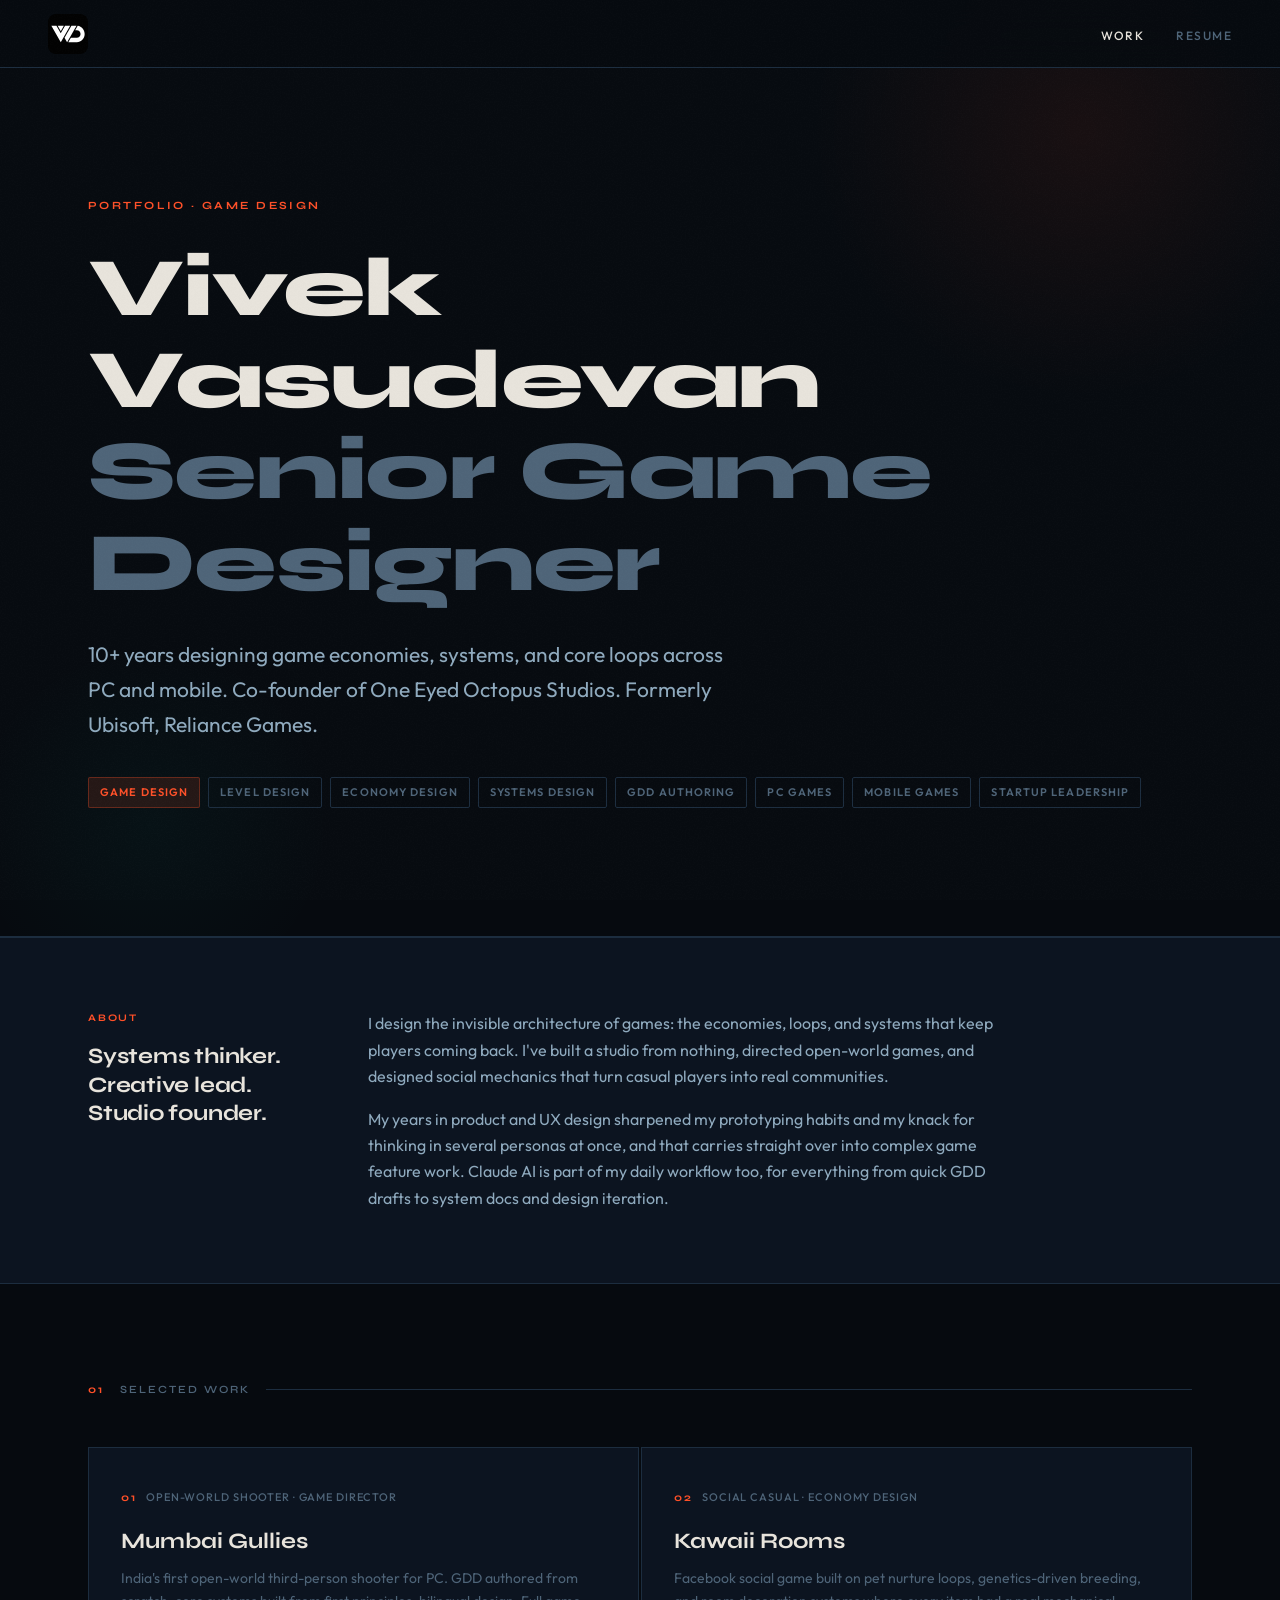
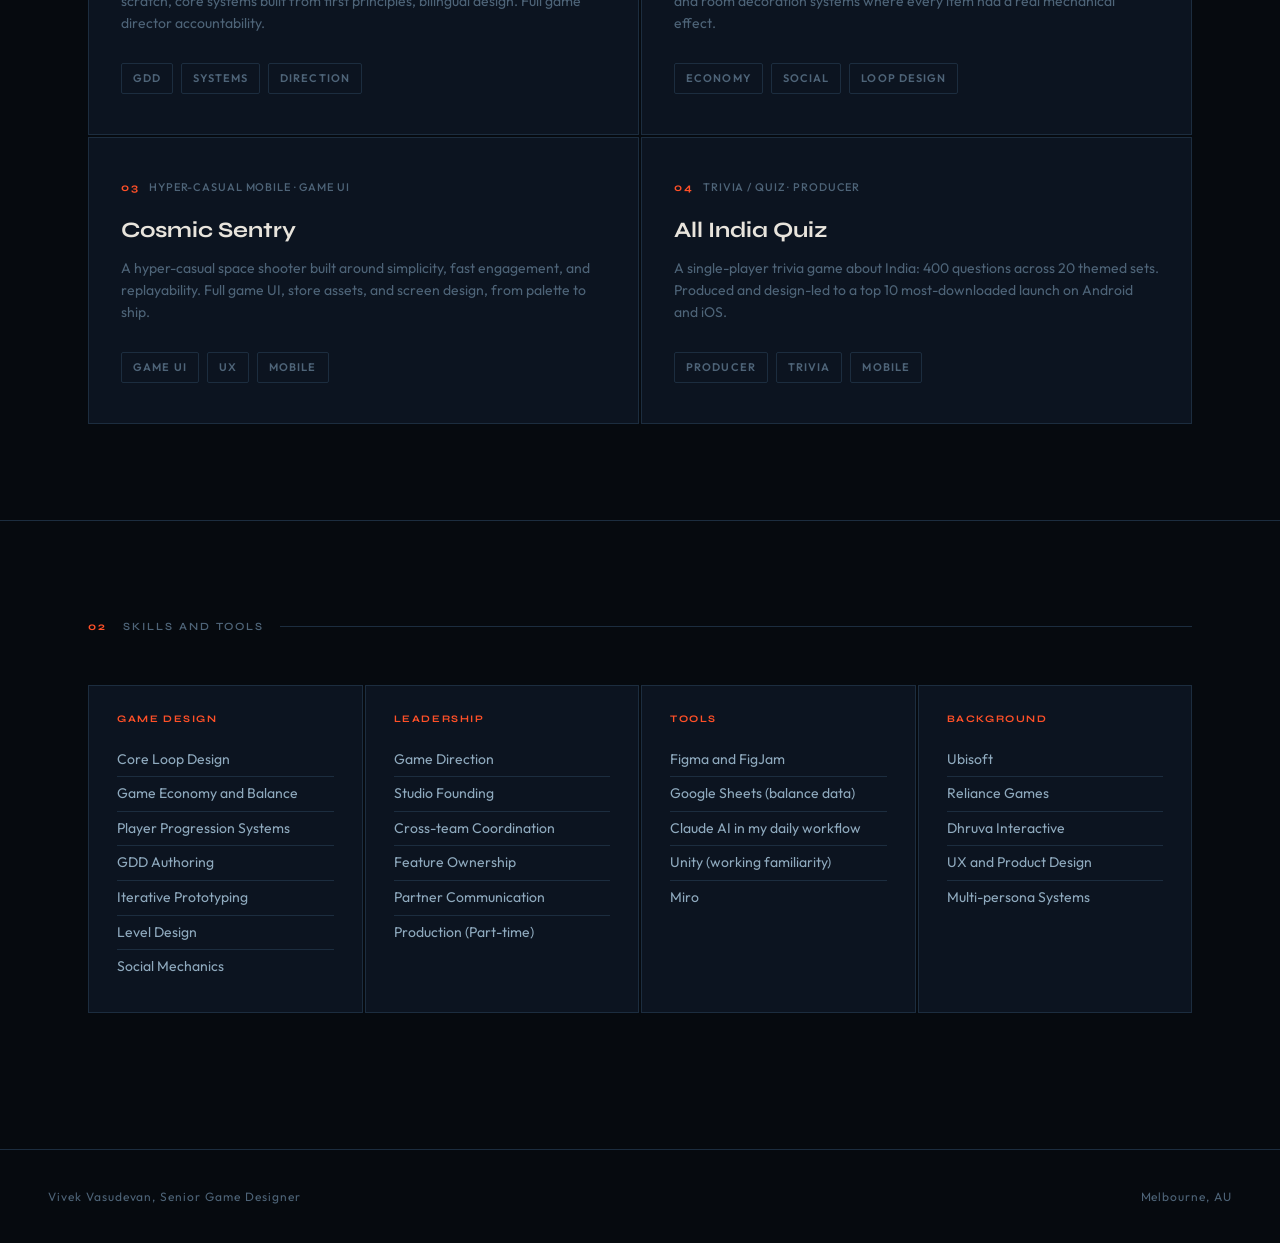
==== commit 7c7f9afc: "Use VVD logo in nav, add Game/Level Design and PC pills, fix About copy Co-Authored-By: Claude Opus " ====
--- a/index.html
+++ b/index.html
@@ -9,7 +9,7 @@
 <body>
 
   <nav>
-    <a class="nav-logo" href="index.html">VV</a>
+    <a class="nav-logo" href="index.html" aria-label="Vivek Vasudevan home"><img src="assets/images/VivekVasudevanDesign_Logo.svg" alt="Vivek Vasudevan Design logo" width="40" height="40" /></a>
     <ul class="nav-links">
       <li><a href="index.html" class="active">Work</a></li>
       <li><a href="resume.html">Resume</a></li>
@@ -28,14 +28,17 @@
         <span style="display:block; color: var(--muted);">Senior Game Designer</span>
       </h1>
       <p class="lead animate-3">
-        10+ years designing mobile game economies, systems, and core loops. 
+        10+ years designing game economies, systems, and core loops across PC and mobile.
         Co-founder of One Eyed Octopus Studios. Formerly Ubisoft, Reliance Games.
       </p>
       <div class="tags animate-4" style="margin-top: 36px;">
+        <span class="tag-accent tag">Game Design</span>
+        <span class="tag">Level Design</span>
         <span class="tag">Economy Design</span>
         <span class="tag">Systems Design</span>
         <span class="tag">GDD Authoring</span>
-        <span class="tag">Mobile</span>
+        <span class="tag">PC Games</span>
+        <span class="tag">Mobile Games</span>
         <span class="tag">Startup Leadership</span>
       </div>
     </div>
@@ -53,7 +56,7 @@
       <div>
         <p class="lead" style="font-size: 16px; margin-bottom: 16px;">
           I design the invisible architecture of games: the economies, loops, and systems that keep players coming back.
-          I've built studios from nothing, directed open-world games, and designed social mechanics that turn casual players into real communities.
+          I've built a studio from nothing, directed open-world games, and designed social mechanics that turn casual players into real communities.
         </p>
         <p class="lead" style="font-size: 16px;">
           My years in product and UX design sharpened my prototyping habits and my knack for thinking in several personas at once, and that carries straight over into complex game feature work.
--- a/styles.css
+++ b/styles.css
@@ -57,12 +57,21 @@
 }
 
 .nav-logo {
+  display: inline-flex;
+  align-items: center;
   font-family: var(--font-display);
   font-weight: 800;
   font-size: 18px;
   letter-spacing: 0.06em;
   color: var(--text);
   text-decoration: none;
+}
+
+.nav-logo img {
+  display: block;
+  width: 40px;
+  height: 40px;
+  border-radius: 8px;
 }
 
 .nav-links {
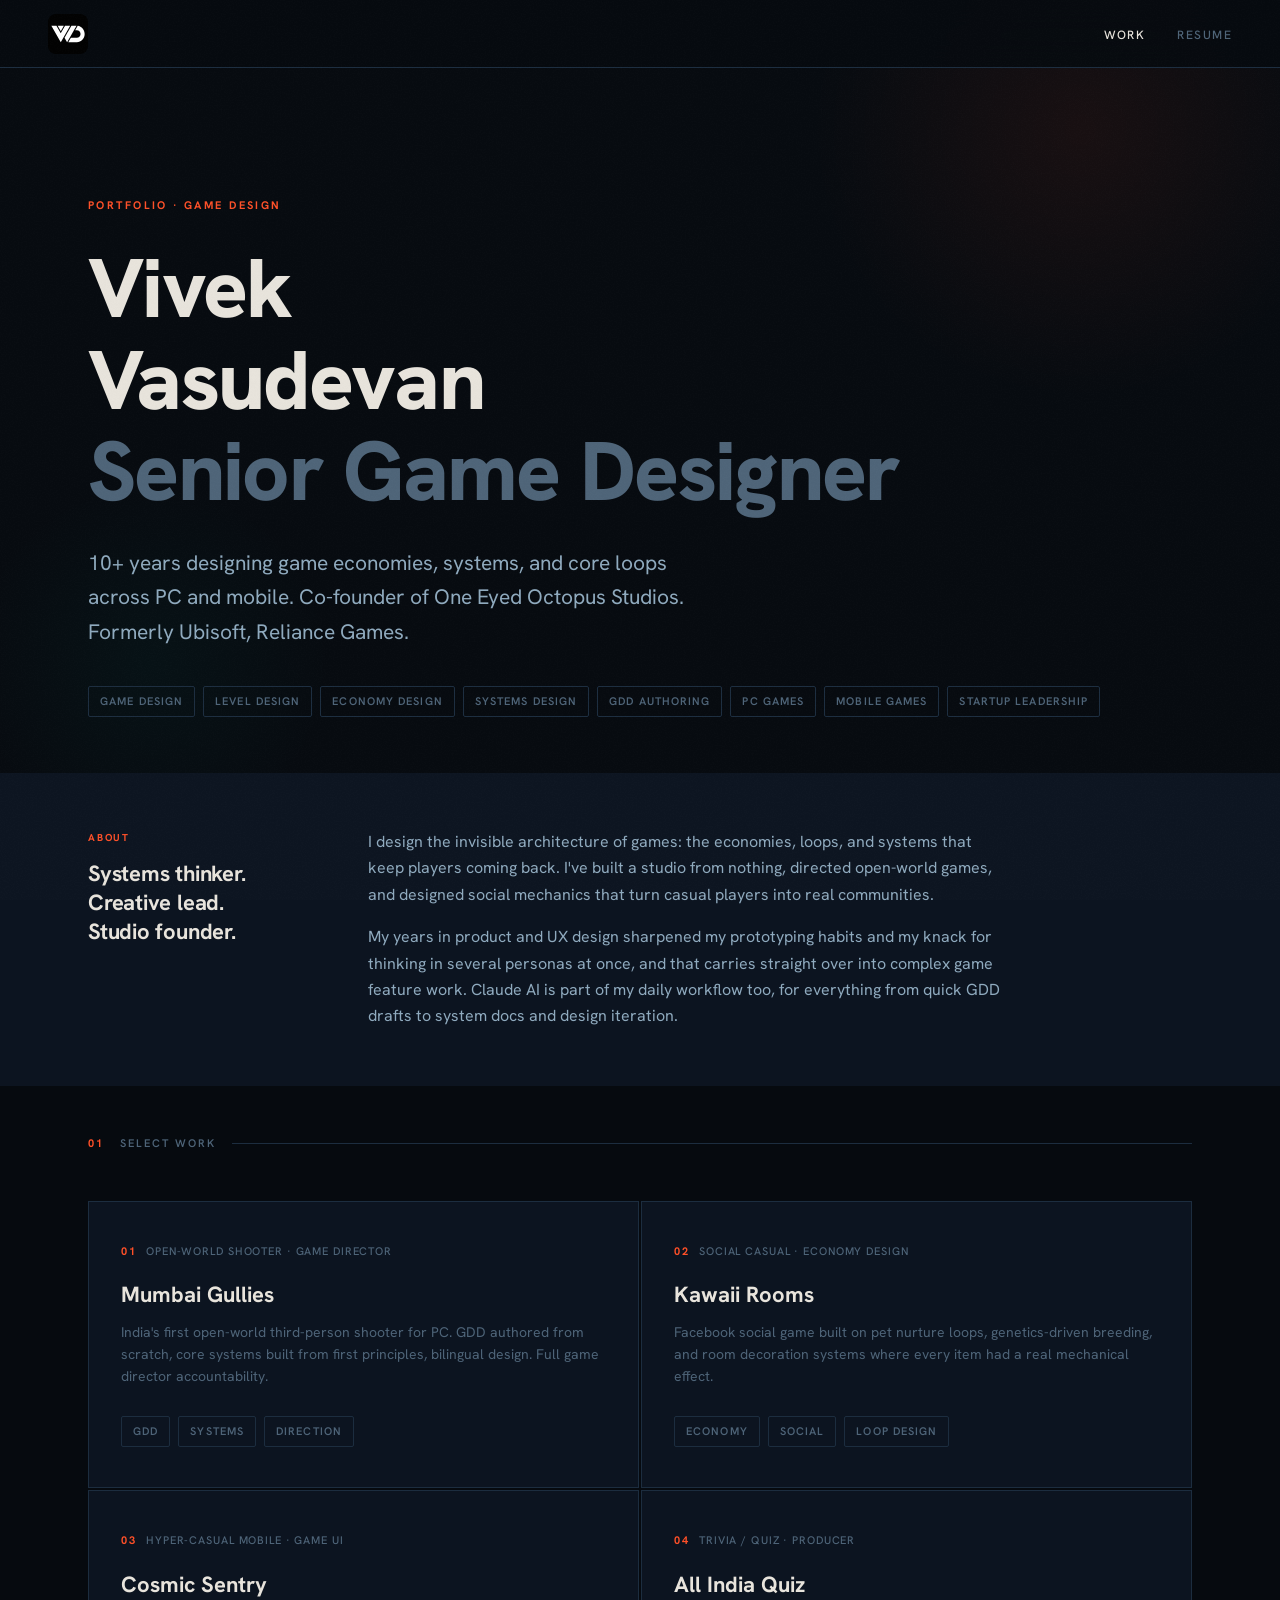
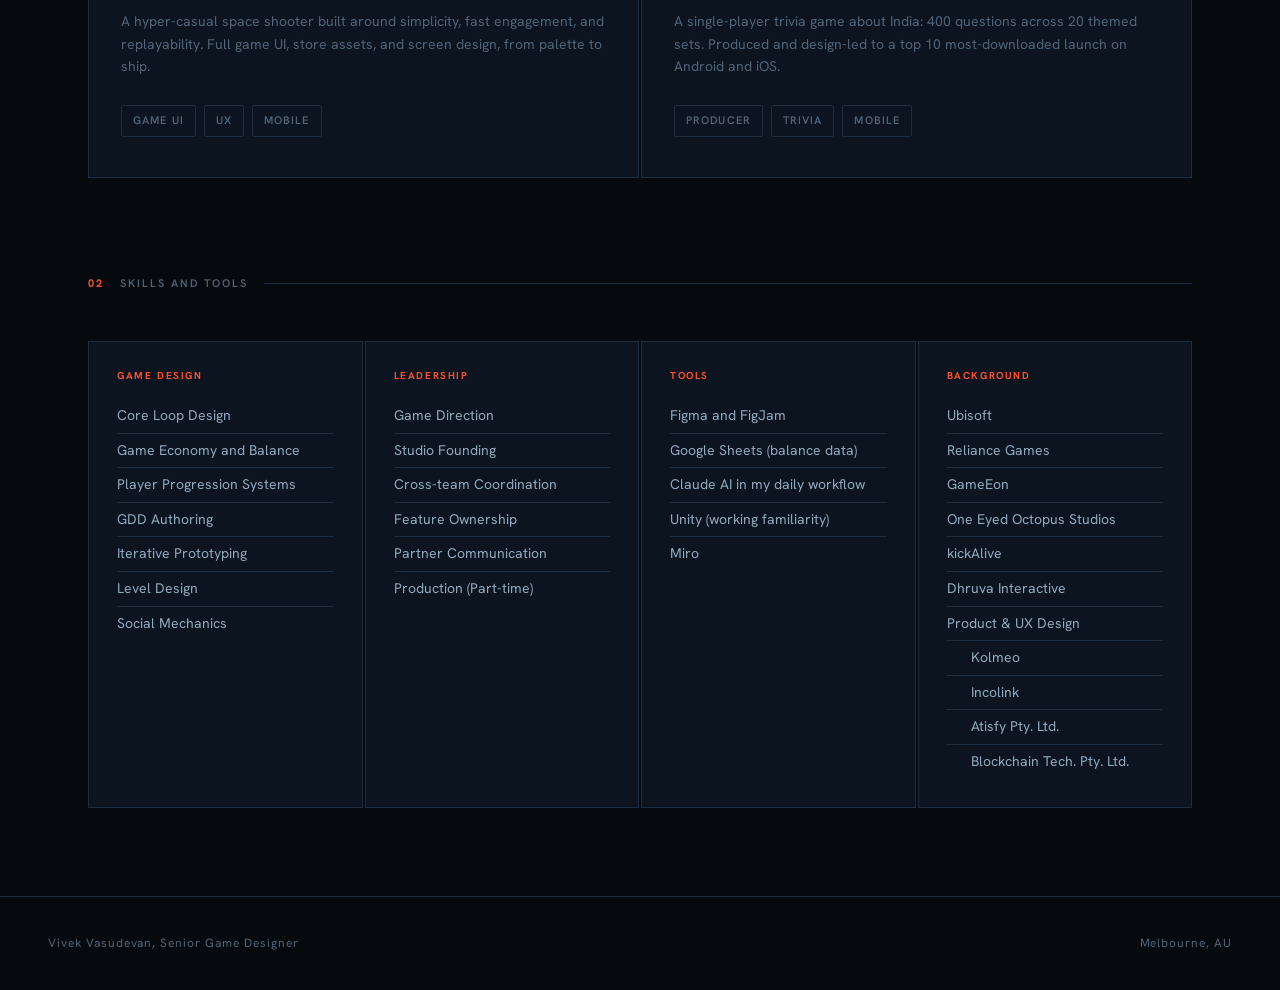
==== commit 5097083e: "Homepage: Hanken Grotesk font, remove dividers, tighten spacing, Background list and Select Work fix" ====
--- a/index.html
+++ b/index.html
@@ -5,6 +5,12 @@
   <meta name="viewport" content="width=device-width, initial-scale=1.0">
   <title>Vivek Vasudevan · Senior Game Designer</title>
   <link rel="stylesheet" href="styles.css">
+  <style>
+    /* No dividers between sections, tighter vertical rhythm */
+    .home-hero { padding-bottom: 56px; }
+    .about-strip { border-top: none; border-bottom: none; }
+    .about-inner { padding-top: 56px; padding-bottom: 56px; }
+  </style>
 </head>
 <body>
 
@@ -32,7 +38,7 @@
         Co-founder of One Eyed Octopus Studios. Formerly Ubisoft, Reliance Games.
       </p>
       <div class="tags animate-4" style="margin-top: 36px;">
-        <span class="tag-accent tag">Game Design</span>
+        <span class="tag">Game Design</span>
         <span class="tag">Level Design</span>
         <span class="tag">Economy Design</span>
         <span class="tag">Systems Design</span>
@@ -43,8 +49,6 @@
       </div>
     </div>
   </section>
-
-  <hr class="divider">
 
   <!-- ─── ABOUT STRIP ─── -->
   <div class="about-strip">
@@ -67,11 +71,11 @@
   </div>
 
   <!-- ─── WORK ─── -->
-  <section style="padding: var(--gap) 0;">
+  <section style="padding: 48px 0;">
     <div class="wide">
       <div class="section-label">
         <span class="num">01</span>
-        <h4>Selected Work</h4>
+        <h4>Select Work</h4>
       </div>
 
       <div class="projects-grid">
@@ -149,7 +153,7 @@
   </section>
 
   <!-- ─── SKILLS ─── -->
-  <section style="padding: var(--gap) 0; border-top: 1px solid var(--border);">
+  <section style="padding: 48px 0;">
     <div class="wide">
       <div class="section-label">
         <span class="num">02</span>
@@ -195,9 +199,15 @@
           <ul>
             <li>Ubisoft</li>
             <li>Reliance Games</li>
+            <li>GameEon</li>
+            <li>One Eyed Octopus Studios</li>
+            <li>kickAlive</li>
             <li>Dhruva Interactive</li>
-            <li>UX and Product Design</li>
-            <li>Multi-persona Systems</li>
+            <li>Product &amp; UX Design</li>
+            <li style="padding-left: 24px;">Kolmeo</li>
+            <li style="padding-left: 24px;">Incolink</li>
+            <li style="padding-left: 24px;">Atisfy Pty. Ltd.</li>
+            <li style="padding-left: 24px;">Blockchain Tech. Pty. Ltd.</li>
           </ul>
         </div>
       </div>
--- a/styles.css
+++ b/styles.css
@@ -1,4 +1,4 @@
-@import url('https://fonts.googleapis.com/css2?family=Syne:wght@400;600;700;800&family=Outfit:wght@300;400;500;600&display=swap');
+@import url('https://fonts.googleapis.com/css2?family=Hanken+Grotesk:wght@300;400;500;600;700;800&display=swap');
 
 :root {
   --bg: #060A0F;
@@ -11,8 +11,8 @@
   --accent: #FF5028;
   --accent-dim: rgba(255,80,40,0.12);
   --teal: #00BFA8;
-  --font-display: 'Syne', sans-serif;
-  --font-body: 'Outfit', sans-serif;
+  --font-display: 'Hanken Grotesk', sans-serif;
+  --font-body: 'Hanken Grotesk', sans-serif;
   --nav-height: 68px;
   --content-width: 860px;
   --wide-width: 1200px;
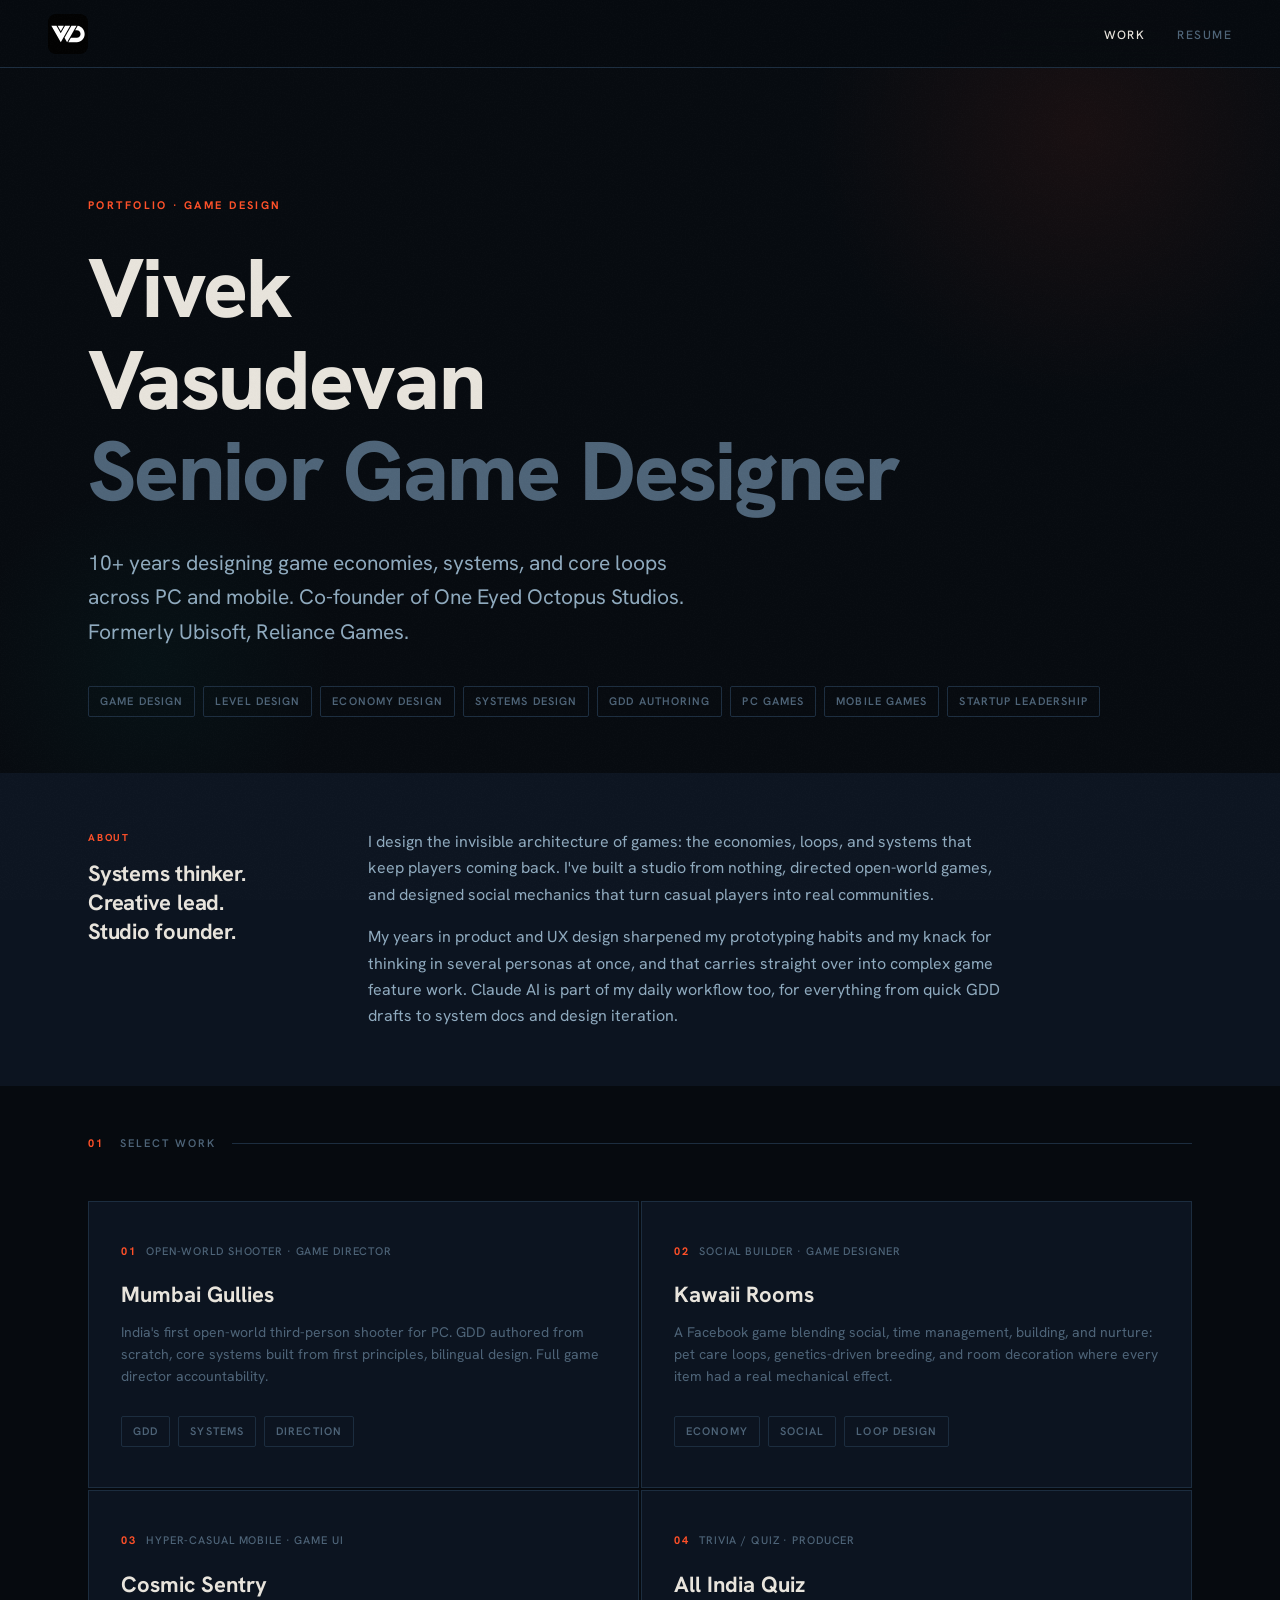
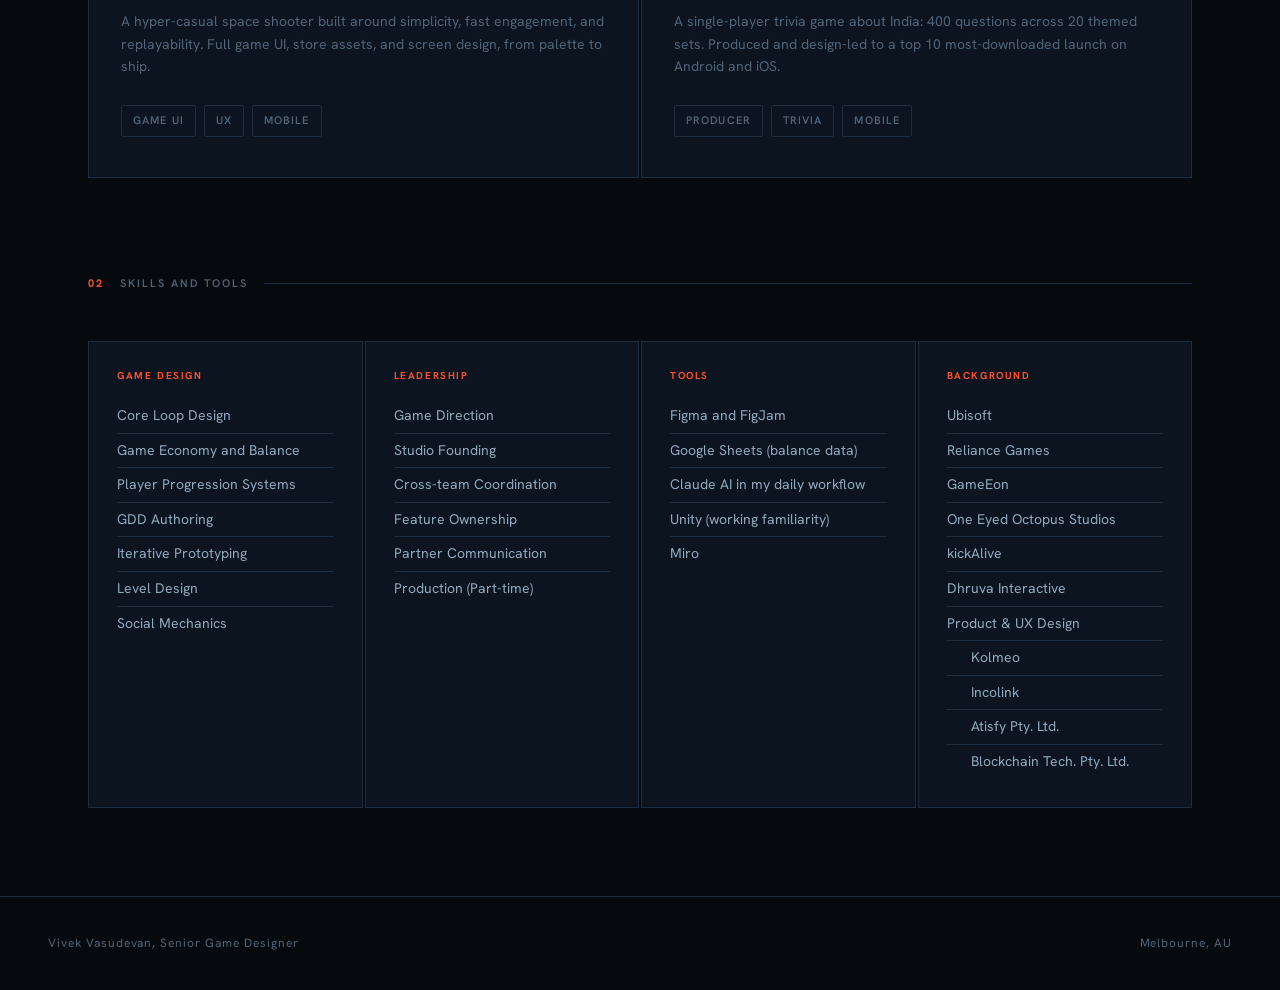
==== commit 0d828c68: "Kawaii Rooms: new layout with real images, living-worlds aim, genres, studio reel - Distinct alterna" ====
--- a/index.html
+++ b/index.html
@@ -100,10 +100,10 @@
         <a class="project-card" href="kawaii-rooms.html">
           <div class="card-meta">
             <span class="card-num">02</span>
-            <span class="card-type">Social Casual · Economy Design</span>
+            <span class="card-type">Social Builder · Game Designer</span>
           </div>
           <h3>Kawaii Rooms</h3>
-          <p>Facebook social game built on pet nurture loops, genetics-driven breeding, and room decoration systems where every item had a real mechanical effect.</p>
+          <p>A Facebook game blending social, time management, building, and nurture: pet care loops, genetics-driven breeding, and room decoration where every item had a real mechanical effect.</p>
           <div class="card-footer">
             <div class="tags">
               <span class="tag">Economy</span>
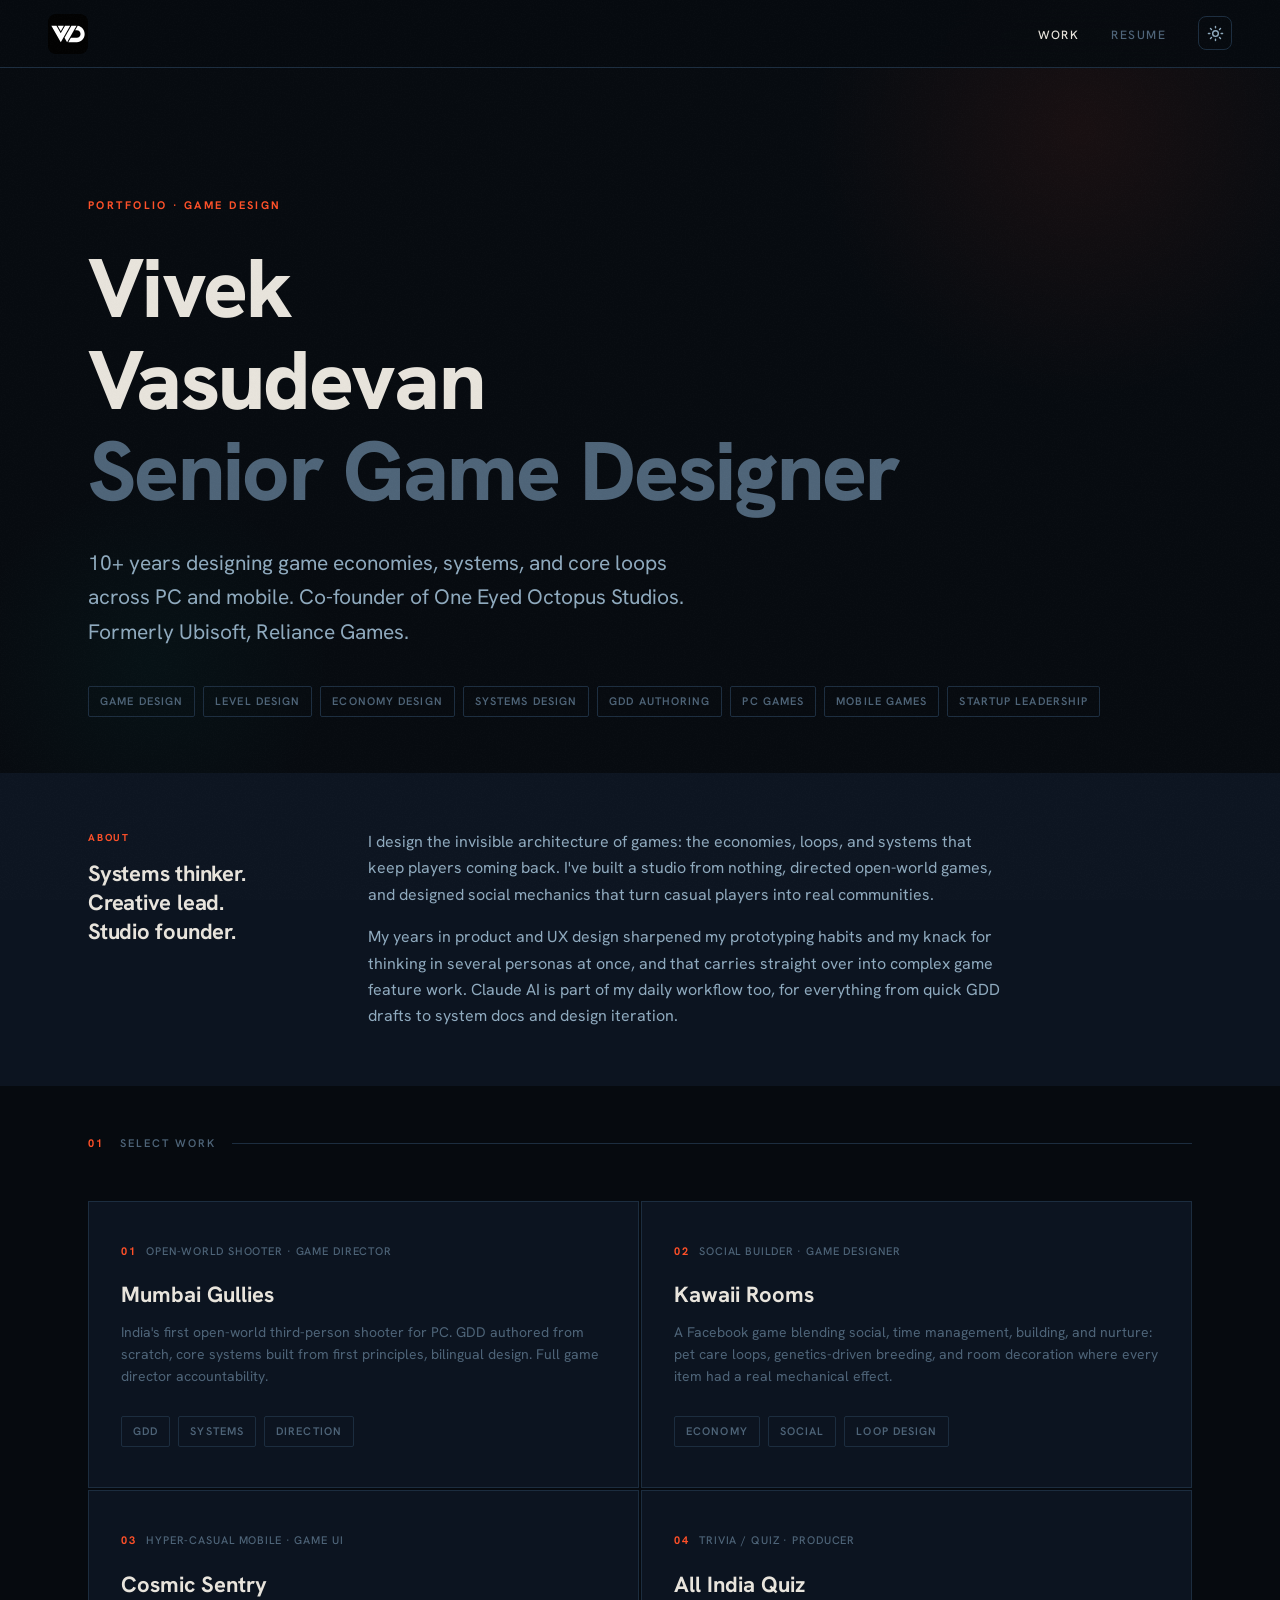
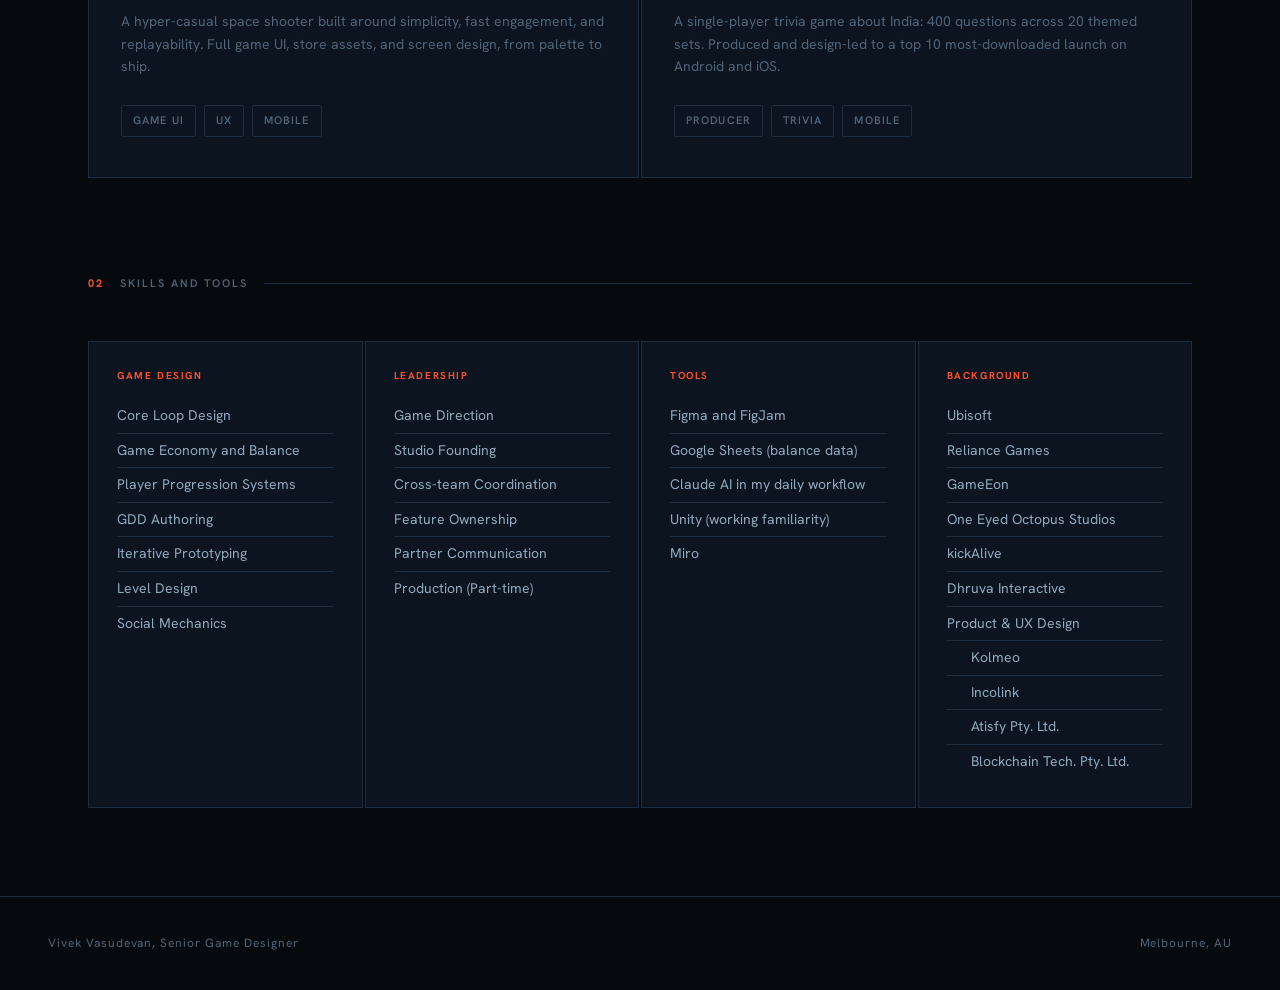
==== commit 36293c44: "Add light/dark theme toggle; update resume from PDF; Kawaii caption + accent tweaks - Light theme vi" ====
--- a/index.html
+++ b/index.html
@@ -4,7 +4,8 @@
   <meta charset="UTF-8">
   <meta name="viewport" content="width=device-width, initial-scale=1.0">
   <title>Vivek Vasudevan · Senior Game Designer</title>
-  <link rel="stylesheet" href="styles.css">
+  <script>(function(){try{var t=localStorage.getItem('theme')||'dark';document.documentElement.setAttribute('data-theme',t);}catch(e){}})();function toggleTheme(){var h=document.documentElement,t=h.getAttribute('data-theme')==='light'?'dark':'light';h.setAttribute('data-theme',t);try{localStorage.setItem('theme',t);}catch(e){}}</script>
+  <link rel="stylesheet" href="styles.css?v=3">
   <style>
     /* No dividers between sections, tighter vertical rhythm */
     .home-hero { padding-bottom: 56px; }
@@ -19,6 +20,7 @@
     <ul class="nav-links">
       <li><a href="index.html" class="active">Work</a></li>
       <li><a href="resume.html">Resume</a></li>
+      <li><button class="theme-toggle" onclick="toggleTheme()" aria-label="Toggle light or dark mode" title="Toggle theme"><svg class="icon-sun" viewBox="0 0 24 24" fill="none" stroke="currentColor" stroke-width="2" stroke-linecap="round" stroke-linejoin="round"><circle cx="12" cy="12" r="4"/><path d="M12 2v2M12 20v2M4.93 4.93l1.41 1.41M17.66 17.66l1.41 1.41M2 12h2M20 12h2M6.34 17.66l-1.41 1.41M19.07 4.93l-1.41 1.41"/></svg><svg class="icon-moon" viewBox="0 0 24 24" fill="none" stroke="currentColor" stroke-width="2" stroke-linecap="round" stroke-linejoin="round"><path d="M21 12.79A9 9 0 1 1 11.21 3 7 7 0 0 0 21 12.79z"/></svg></button></li>
     </ul>
   </nav>
 
--- a/styles.css
+++ b/styles.css
@@ -17,7 +17,24 @@
   --content-width: 860px;
   --wide-width: 1200px;
   --gap: clamp(60px, 8vw, 96px);
-}
+  --nav-bg: rgba(6,10,15,0.92);
+}
+
+/* ─── LIGHT THEME ─── */
+html[data-theme="light"] {
+  --bg: #FBFAF8;
+  --surface: #FFFFFF;
+  --surface-hover: #F1EFEA;
+  --border: #E4E0D6;
+  --text: #16130F;
+  --text-secondary: #4F5B66;
+  --muted: #8A93A0;
+  --accent: #FF5028;
+  --accent-dim: rgba(255,80,40,0.10);
+  --teal: #009E8C;
+  --nav-bg: rgba(251,250,248,0.9);
+}
+html[data-theme="light"] body::after { opacity: 0.25; }
 
 * { margin: 0; padding: 0; box-sizing: border-box; }
 html { scroll-behavior: smooth; }
@@ -51,10 +68,26 @@
   align-items: center;
   justify-content: space-between;
   padding: 0 48px;
-  background: rgba(6,10,15,0.92);
+  background: var(--nav-bg);
   backdrop-filter: blur(16px);
   border-bottom: 1px solid var(--border);
 }
+
+/* ─── THEME TOGGLE ─── */
+.nav-links { align-items: center; }
+.theme-toggle {
+  display: inline-flex; align-items: center; justify-content: center;
+  width: 34px; height: 34px; padding: 0;
+  background: none; border: 1px solid var(--border); border-radius: 8px;
+  color: var(--text-secondary); cursor: pointer;
+  transition: color 0.2s, border-color 0.2s;
+}
+.theme-toggle:hover { color: var(--text); border-color: var(--muted); }
+.theme-toggle svg { width: 17px; height: 17px; }
+.theme-toggle .icon-moon { display: none; }
+.theme-toggle .icon-sun { display: block; }
+html[data-theme="light"] .theme-toggle .icon-sun { display: none; }
+html[data-theme="light"] .theme-toggle .icon-moon { display: block; }
 
 .nav-logo {
   display: inline-flex;
